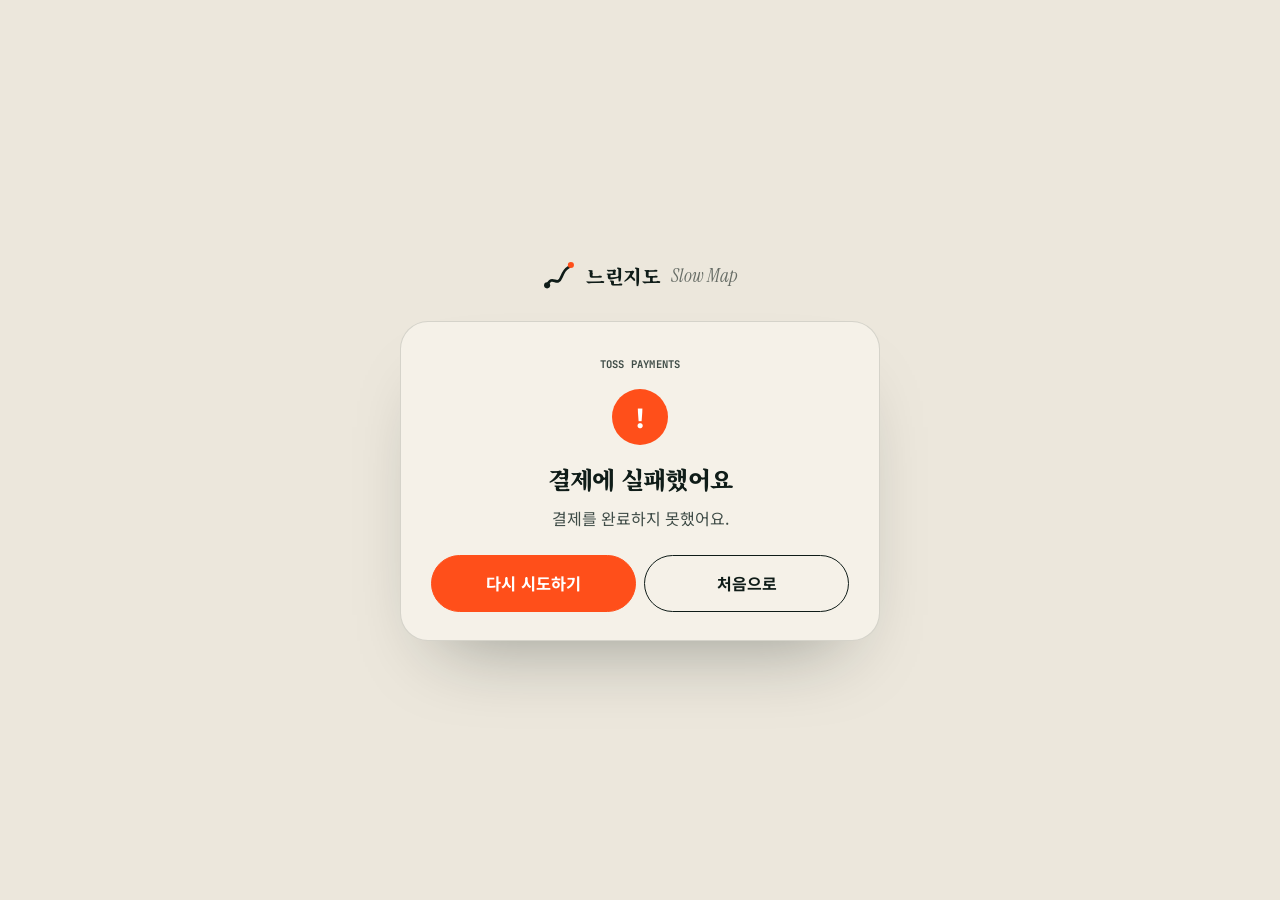
==== pay/fail.html @ 49394bb7 "느린지도(SLOW MAP) 여행 코스 사이트 첫 커밋 - 연령별(40세 이하~70세 이상)·무장애 여행 코스와 2D 내비게이션 시뮬레이터 - 이동 수단 선택(추천·자동차·대중교통·" ====
<!doctype html>
<html lang="ko">
<head>
  <meta charset="utf-8">
  <meta name="viewport" content="width=device-width, initial-scale=1">
  <title>결제 실패 — 느린지도</title>
  <meta name="robots" content="noindex">
  <link rel="preconnect" href="https://fonts.googleapis.com">
  <link rel="preconnect" href="https://fonts.gstatic.com" crossorigin>
  <link href="https://fonts.googleapis.com/css2?family=Instrument+Serif:ital@0;1&family=JetBrains+Mono:wght@400;700&family=Noto+Sans+KR:wght@400;500;700;900&family=Noto+Serif+KR:wght@700;900&display=swap" rel="stylesheet">
  <link rel="stylesheet" href="../css/style.css">
</head>
<body class="payres-page" data-page="fail">
  <main class="payres" id="main">
    <a class="brand" href="../index.html" aria-label="느린지도 처음으로">
      <svg viewBox="0 0 40 40" aria-hidden="true"><path d="M6 31c6-14 12 3 17-10S31 12 34 7" fill="none" stroke="currentColor" stroke-width="3.2" stroke-linecap="round"/><circle cx="6" cy="31" r="3.6" fill="currentColor"/><circle cx="34" cy="7" r="3.6" fill="var(--signal)"/></svg>
      <span class="brand__ko">느린지도</span><span class="brand__en">Slow Map</span>
    </a>
    <section class="payres__card" id="payState" aria-live="polite"></section>
  </main>
  <script src="../js/pay.js"></script>
</body>
</html>
---- css/style.css ----
/* ─────────────────────────────────────────
   느린지도 SLOW MAP — 디자인 시스템
   ───────────────────────────────────────── */
:root {
  --paper: #ece7dc;
  --paper-2: #f5f1e8;
  --paper-3: #e2dbcb;
  --ink: #0f1c18;
  --ink-2: #3f4c47;
  --ink-3: #7a847f;
  --line: rgba(15, 28, 24, .14);
  --signal: #ff4f1a;
  --moss: #2e5e4e;
  --sky: #3d6bf2;
  --sun: #f6c343;
  --dark: #0f1c18;
  --dark-2: #17271f;
  --dark-line: rgba(236, 231, 220, .12);

  --f-ko: 'Noto Sans KR', 'Apple SD Gothic Neo', 'Malgun Gothic', sans-serif;
  --f-serif: 'Noto Serif KR', 'Nanum Myeongjo', 'Batang', serif;
  --f-latin: 'Instrument Serif', 'Times New Roman', serif;
  --f-mono: 'JetBrains Mono', ui-monospace, Consolas, monospace;

  --gut: clamp(16px, 4vw, 64px);
  --ease: cubic-bezier(.2, .8, .2, 1);
  --ease-io: cubic-bezier(.76, 0, .24, 1);
  --r: 22px;
  color-scheme: light;
}

html { font-size: 100%; -webkit-text-size-adjust: 100%; }
html.big-text { font-size: 115%; }
*, *::before, *::after { box-sizing: border-box; }
body {
  margin: 0; background: var(--paper); color: var(--ink);
  font-family: var(--f-ko); font-size: 1rem; line-height: 1.65; word-break: keep-all;
  -webkit-font-smoothing: antialiased; text-rendering: optimizeLegibility; overflow-x: clip;
}
body.is-loading { overflow: hidden; }
img, svg, canvas { display: block; }
[hidden] { display: none !important; }
a { color: inherit; text-decoration: none; }
button, select, input { font: inherit; color: inherit; }
button { cursor: pointer; }
h1, h2, h3, h4, p { margin: 0; }
::selection { background: var(--signal); color: #fff; }
:focus-visible { outline: 2px solid var(--signal); outline-offset: 3px; border-radius: 6px; }
.mono { font-family: var(--f-mono); letter-spacing: .02em; }
.sr { position: absolute; width: 1px; height: 1px; overflow: hidden; clip: rect(0 0 0 0); white-space: nowrap; }
.skip { position: fixed; left: 16px; top: -80px; z-index: 10001; padding: 10px 16px; border-radius: 10px; background: var(--ink); color: var(--paper); }
.skip:focus { top: 12px; }
.eyebrow { font-size: .78rem; font-weight: 500; text-transform: uppercase; color: var(--ink-3); margin-bottom: 22px; }
em { font-style: normal; }

/* ── 프리로더 ── */
.loader {
  position: fixed; inset: 0; z-index: 10000; background: var(--ink); color: var(--paper);
  display: grid; grid-template-rows: auto 1fr auto auto; padding: var(--gut);
  clip-path: inset(0 0 0 0); transition: clip-path 1.1s var(--ease-io) .15s;
}
.is-ready .loader { clip-path: inset(0 0 100% 0); pointer-events: none; }
.loader__top { display: flex; justify-content: space-between; font-size: .75rem; color: rgba(236, 231, 220, .55); }
.loader__route { width: min(640px, 80vw); height: auto; align-self: center; justify-self: center; overflow: visible; }
.loader__route path { fill: none; stroke: var(--signal); stroke-width: 3; stroke-linecap: round; stroke-dasharray: 1; stroke-dashoffset: calc(1 - var(--p, 0)); vector-effect: non-scaling-stroke; }
.loader__count { font-family: var(--f-latin); font-size: clamp(4rem, 12vw, 10rem); line-height: .8; letter-spacing: -.04em; }
.loader__count i { font-size: .3em; font-style: italic; color: var(--signal); margin-left: .1em; }
.loader__msg { margin-top: 18px; font-family: var(--f-serif); font-size: 1.05rem; color: rgba(236, 231, 220, .7); }

/* ── 커서 · 질감 · 진행바 ── */
.cursor { position: fixed; left: 0; top: 0; z-index: 9999; pointer-events: none; }
.cursor__dot { position: absolute; width: 6px; height: 6px; margin: -3px 0 0 -3px; border-radius: 50%; background: var(--signal); }
.cursor__ring {
  position: absolute; width: 38px; height: 38px; margin: -19px 0 0 -19px; border-radius: 50%;
  border: 1px solid rgba(15, 28, 24, .45); display: grid; place-items: center;
  transition: width .35s var(--ease), height .35s var(--ease), margin .35s var(--ease), background .3s, border-color .3s;
}
.cursor__ring span { font-family: var(--f-mono); font-size: 10.5px; font-weight: 700; letter-spacing: .08em; color: var(--paper); opacity: 0; transition: opacity .2s; }
.cursor.is-hover .cursor__ring { width: 64px; height: 64px; margin: -32px 0 0 -32px; border-color: var(--signal); }
.cursor.is-label .cursor__ring { width: 88px; height: 88px; margin: -44px 0 0 -44px; background: var(--signal); border-color: var(--signal); }
.cursor.is-label .cursor__ring span { opacity: 1; }
.cursor.is-label .cursor__dot { opacity: 0; }
.cursor.is-dark .cursor__ring { border-color: rgba(236, 231, 220, .5); }
.cursor.is-hidden { opacity: 0; }
@media (hover: none), (pointer: coarse) { .cursor { display: none; } }
@media (hover: hover) and (pointer: fine) { body.has-cursor, body.has-cursor a, body.has-cursor button { cursor: none; } }

.grain {
  position: fixed; inset: -50%; z-index: 9000; pointer-events: none; opacity: .09;
  background-image: url("data:image/svg+xml,%3Csvg xmlns='http://www.w3.org/2000/svg' width='200' height='200'%3E%3Cfilter id='n'%3E%3CfeTurbulence type='fractalNoise' baseFrequency='.9' numOctaves='3' stitchTiles='stitch'/%3E%3C/filter%3E%3Crect width='100%25' height='100%25' filter='url(%23n)'/%3E%3C/svg%3E");
  animation: grain 1s steps(6) infinite;
}
@keyframes grain { 0%, 100% { transform: translate(0, 0); } 20% { transform: translate(-4%, 3%); } 40% { transform: translate(3%, -5%); } 60% { transform: translate(-6%, -2%); } 80% { transform: translate(5%, 4%); } }
.progress { position: fixed; left: 0; top: 0; z-index: 60; width: 100%; height: 2px; background: var(--signal); transform-origin: 0 50%; transform: scaleX(0); }

/* ── 내비게이션 바 ── */
.nav {
  position: fixed; inset: 0 0 auto; z-index: 50; display: flex; align-items: center; gap: 24px;
  padding: 16px var(--gut); transition: transform .6s var(--ease), background .4s, border-color .4s;
  border-bottom: 1px solid transparent;
}
.nav.is-solid { background: rgba(236, 231, 220, .82); backdrop-filter: blur(14px) saturate(1.2); -webkit-backdrop-filter: blur(14px); border-color: var(--line); }
.nav.is-hidden { transform: translateY(-110%); }
.nav.is-dark { color: var(--paper); }
.nav.is-dark.is-solid { background: rgba(15, 28, 24, .82); border-color: var(--dark-line); }
.brand { display: flex; align-items: center; gap: 10px; }
.brand svg { width: 34px; height: 34px; }
.brand__ko { font-family: var(--f-serif); font-weight: 900; font-size: 1.2rem; letter-spacing: -.02em; }
.brand__en { font-family: var(--f-latin); font-style: italic; font-size: 1.2rem; opacity: .6; }
.nav__links { display: flex; gap: 4px; margin-left: auto; }
.nav__links a { position: relative; display: flex; align-items: baseline; gap: 6px; padding: 8px 14px; font-size: .92rem; font-weight: 500; }
.nav__links a i { font-style: normal; font-size: .68rem; opacity: .5; }
.nav__links a::after { content: ''; position: absolute; left: 14px; right: 14px; bottom: 4px; height: 1.5px; background: currentColor; transform: scaleX(0); transform-origin: right; transition: transform .5s var(--ease); }
.nav__links a:hover::after, .nav__links a.is-active::after { transform: scaleX(1); transform-origin: left; }
.nav__links a small { display: none; }
.nav__links a.is-active { font-weight: 700; }
.nav__links a.is-active i { color: var(--signal); opacity: 1; }
.mnav a.is-active { color: var(--signal); }
.nav__right { display: flex; align-items: center; gap: 10px; }
.textsize { height: 40px; padding: 0 14px; border-radius: 999px; border: 1px solid currentColor; background: transparent; font-weight: 700; font-family: var(--f-serif); }
.textsize sup { font-size: .7em; }
.textsize[aria-pressed="true"] { background: var(--ink); color: var(--paper); border-color: var(--ink); }
.nav.is-dark .textsize[aria-pressed="true"] { background: var(--paper); color: var(--ink); }
.nav__cta { display: inline-flex; align-items: center; gap: 10px; height: 40px; padding: 0 8px 0 18px; border-radius: 999px; background: var(--ink); color: var(--paper); font-size: .9rem; font-weight: 700; }
.nav.is-dark .nav__cta { background: var(--signal); }
.nav__cta svg { width: 26px; height: 26px; padding: 5px; border-radius: 50%; background: var(--signal); fill: none; stroke: #fff; stroke-width: 2.4; stroke-linecap: round; stroke-linejoin: round; transition: transform .4s var(--ease); }
.nav.is-dark .nav__cta svg { background: var(--ink); }
.nav__cta:hover svg { transform: rotate(-45deg); }
.burger { display: none; width: 44px; height: 44px; border-radius: 50%; border: 1px solid currentColor; background: transparent; position: relative; }
.burger span:not(.sr) { position: absolute; left: 13px; right: 13px; height: 1.5px; background: currentColor; transition: transform .4s var(--ease); }
.burger span:nth-child(1) { top: 18px; } .burger span:nth-child(2) { top: 25px; }
.burger[aria-expanded="true"] span:nth-child(1) { transform: translateY(3.5px) rotate(45deg); }
.burger[aria-expanded="true"] span:nth-child(2) { transform: translateY(-3.5px) rotate(-45deg); }
.mnav { position: fixed; inset: 0; z-index: 49; background: var(--ink); color: var(--paper); display: flex; flex-direction: column; justify-content: center; gap: 8px; padding: var(--gut); }
.mnav a { font-family: var(--f-serif); font-weight: 900; font-size: 1.7rem; display: flex; gap: 14px; align-items: baseline; padding: 6px 0; border-bottom: 1px solid var(--dark-line); }
.mnav a i { font-style: normal; font-size: .8rem; color: var(--signal); }
body.menu-open { overflow: hidden; }
body.menu-open .nav { color: var(--paper); }

/* ── 히어로 ── */
.hero {
  position: relative; min-height: 100svh; padding: 96px var(--gut) clamp(24px, 4vh, 48px);
  display: grid; grid-template-rows: auto 1fr auto; overflow: hidden; isolation: isolate;
}
.hero__topo { position: absolute; inset: 0; width: 100%; height: 100%; z-index: -1; }
.hero__meta { display: flex; justify-content: space-between; gap: 16px; font-size: .72rem; color: var(--ink-3); padding-top: 8px; border-top: 1px solid var(--line); }
.hero__title {
  align-self: center; margin: 4vh 0; font-family: var(--f-serif); font-weight: 900;
  font-size: clamp(2.1rem, 5.2vw, 5.8rem); line-height: 1.08; letter-spacing: -.04em; will-change: transform;
}
.hero__title em { color: var(--signal); position: relative; }
.hero__title em::after {
  content: ''; position: absolute; left: 0; right: 0; bottom: .02em; height: .09em; background: var(--signal); border-radius: 99px;
  transform: scaleX(0); transform-origin: left; transition: transform 1.2s var(--ease) 1.5s;
}
.is-ready .hero__title em::after { transform: scaleX(1); }
.line { display: block; overflow: hidden; padding: 0 .04em .08em; margin-bottom: -.08em; }
.line__in { display: inline-block; transform: translateY(115%) rotate(3deg); transform-origin: left bottom; transition: transform 1.4s var(--ease); }
.line:nth-child(2) .line__in { transition-delay: .1s; }
.line:nth-child(3) .line__in { transition-delay: .2s; }
.is-ready .line__in { transform: none; }

.badge { position: absolute; right: var(--gut); top: 50%; width: clamp(112px, 11vw, 168px); aspect-ratio: 1; display: grid; place-items: center; transform: translateY(-50%); }
.badge > svg:first-child { position: absolute; inset: 0; width: 100%; height: 100%; animation: spin 22s linear infinite; }
.badge text { font-family: var(--f-mono); font-size: 13.4px; letter-spacing: .14em; fill: var(--ink); }
.badge__arrow { width: 38%; height: 38%; padding: 12%; border-radius: 50%; background: var(--signal); fill: none; stroke: #fff; stroke-width: 2.2; stroke-linecap: round; stroke-linejoin: round; transition: transform .5s var(--ease); }
.badge:hover .badge__arrow { transform: scale(1.12); }
@keyframes spin { to { transform: rotate(360deg); } }

.hero__foot { display: grid; grid-template-columns: minmax(0, 1.1fr) auto auto; gap: clamp(20px, 4vw, 64px); align-items: end; padding-top: 22px; border-top: 1px solid var(--line); }
.hero__foot > * { opacity: 0; transform: translateY(20px); transition: opacity 1s var(--ease) 1s, transform 1s var(--ease) 1s; }
.is-ready .hero__foot > * { opacity: 1; transform: none; }
.hero__lead { max-width: 30em; font-size: 1.04rem; color: var(--ink-2); }
.hero__lead b { color: var(--ink); }
.hero__ages p { font-size: .7rem; color: var(--ink-3); margin-bottom: 10px; }
.hero__chips { display: flex; gap: 8px; }
.hero__chips button {
  width: 62px; height: 62px; border-radius: 50%; border: 1px solid var(--ink); background: transparent;
  font-family: var(--f-latin); font-size: 1.45rem; line-height: 1; transition: background .3s, color .3s, transform .4s var(--ease);
}
.hero__chips button:hover { background: var(--ink); color: var(--paper); transform: translateY(-4px); }
.hero__access {
  display: inline-flex; align-items: center; gap: 14px; padding: 14px 22px 14px 14px; border-radius: 999px;
  background: var(--sky); color: #fff; font-weight: 700; font-size: .92rem; line-height: 1.35;
}
.hero__access svg { width: 44px; height: 44px; padding: 9px; border-radius: 50%; background: rgba(255, 255, 255, .18); fill: currentColor; }

/* ── 선언문 ── */
.manifesto { padding: clamp(96px, 18vh, 200px) var(--gut) clamp(80px, 14vh, 160px); max-width: 1440px; margin: 0 auto; }
.manifesto__text { font-family: var(--f-serif); font-weight: 700; font-size: clamp(1.25rem, 2.4vw, 2.4rem); line-height: 1.45; letter-spacing: -.025em; max-width: 28em; }
.manifesto__text .w { color: rgba(15, 28, 24, .13); transition: color .5s; }
.manifesto__text .w.on { color: var(--ink); }
.stats { display: grid; grid-template-columns: repeat(4, 1fr); margin: clamp(64px, 10vh, 120px) 0 0; border-top: 1px solid var(--ink); }
.stats div { padding: 18px 20px 0 0; border-right: 1px solid var(--line); }
.stats div + div { padding-left: 20px; }
.stats div:last-child { border-right: 0; }
.stats dt { font-size: .82rem; color: var(--ink-3); }
.stats dd { margin: 0; font-family: var(--f-latin); font-size: clamp(2.6rem, 5vw, 4.6rem); line-height: 1; letter-spacing: -.03em; }

/* ── 연령별 (세로 배치) ── */
.ages { position: relative; background: var(--paper); }
.ages__pin { padding: clamp(56px, 9vh, 96px) var(--gut) clamp(40px, 6vh, 72px); }
.ages__track { display: flex; flex-direction: column; max-width: 1440px; margin: 0 auto; }
.ages__intro { padding-bottom: 28px; max-width: 760px; }
.ages__intro h2 { font-family: var(--f-serif); font-weight: 900; font-size: clamp(1.9rem, 3.4vw, 3.4rem); line-height: 1.12; letter-spacing: -.045em; }
.ages__intro h2 em, .section-head h2 em, .footer__cta em { color: var(--signal); }
.ages__intro > p:not(.eyebrow) { margin-top: 20px; color: var(--ink-2); max-width: 30em; }
.ages__hint { display: flex; align-items: center; gap: 12px; font-size: .72rem; color: var(--ink-3); margin-top: 32px !important; }
.ages__hint i { width: 1px; height: 40px; background: var(--ink-3); position: relative; overflow: hidden; }
.ages__hint i::after { content: ''; position: absolute; inset: 0; background: var(--signal); animation: hint 2s var(--ease-io) infinite; }
@keyframes hint { from { transform: translateY(-100%); } to { transform: translateY(100%); } }

/* 연령 바로가기: 스크롤해도 상단 메뉴 아래에 붙어 있다 */
.ages__jump {
  position: sticky; top: 72px; z-index: 5; margin: 0 0 8px; padding: 10px 0;
  background: rgba(236, 231, 220, .92); backdrop-filter: blur(10px); -webkit-backdrop-filter: blur(10px);
}
.ages__dots { list-style: none; margin: 0; padding: 0; display: flex; gap: 6px; font-size: .74rem; }
.ages__dots li { flex: 1; }
.ages__dots a { display: block; padding: 10px 4px 0; border-top: 2px solid var(--line); color: var(--ink-3); transition: color .3s, border-color .3s; }
.ages__dots a:hover { color: var(--ink); }
.ages__dots li.is-on a { color: var(--ink); border-color: var(--signal); font-weight: 700; }

.age {
  position: relative; scroll-margin-top: 140px;
  display: grid; grid-template-columns: minmax(260px, .8fr) 1.7fr; gap: 3vw; padding: clamp(48px, 7vh, 72px) 0; border-top: 1px solid var(--line);
}
.age__num {
  position: absolute; right: 0; top: 18px; z-index: 0; pointer-events: none;
  font-family: var(--f-latin); font-style: italic; font-size: clamp(7rem, 13vw, 12rem); line-height: .8; letter-spacing: -.06em;
  color: transparent; -webkit-text-stroke: 1.2px rgba(15, 28, 24, .16); transition: -webkit-text-stroke-color .8s, color .8s;
}
.age.is-active .age__num { -webkit-text-stroke-color: var(--signal); }
.age__info { position: relative; z-index: 1; display: flex; flex-direction: column; }
.age__range { font-size: .74rem; color: var(--signal); margin-bottom: 16px; display: flex; gap: 10px; align-items: center; }
.age__range::before { content: ''; width: 24px; height: 1px; background: currentColor; }
.age__info h3 { font-family: var(--f-serif); font-weight: 900; font-size: clamp(1.25rem, 1.7vw, 1.7rem); line-height: 1.22; letter-spacing: -.035em; }
.age__lead { margin-top: 16px; color: var(--ink-2); font-size: .96rem; }
.age__tips { list-style: none; margin: 22px 0 0; padding: 0; display: grid; gap: 0; border-top: 1px solid var(--line); }
.age__tips li { display: grid; grid-template-columns: 28px 1fr; padding: 10px 0; border-bottom: 1px solid var(--line); font-size: .88rem; }
.age__tips li span { font-family: var(--f-mono); font-size: .7rem; color: var(--ink-3); padding-top: 3px; }
.age__cards { position: relative; z-index: 1; display: grid; grid-template-columns: 1fr 1fr; gap: 18px; align-content: start; }

/* ── 코스 카드 ── */
.card {
  position: relative; display: flex; flex-direction: column; overflow: hidden; border-radius: var(--r);
  background: var(--paper-2); border: 1px solid var(--line); transition: transform .6s var(--ease), box-shadow .6s var(--ease);
}
.card:hover { transform: translateY(-6px); box-shadow: 0 30px 60px -30px rgba(15, 28, 24, .35); }
.card__map { position: relative; height: clamp(120px, 19vh, 176px); background: var(--paper-3); overflow: hidden; }
.card__map canvas { width: 100%; height: 100%; transition: transform 1.2s var(--ease); }
.card:hover .card__map canvas { transform: scale(1.06); }
.card__days, .card__via { position: absolute; top: 12px; padding: 5px 10px; border-radius: 999px; font-size: .68rem; font-weight: 700; }
.card__days { left: 12px; background: var(--ink); color: var(--paper); }
.card__via { right: 12px; background: rgba(245, 241, 232, .9); color: var(--ink); }
.card__body { display: flex; flex-direction: column; flex: 1; padding: 18px 20px 20px; }
.card__region { display: flex; justify-content: space-between; align-items: center; gap: 8px; font-size: .7rem; color: var(--ink-3); }
.card__walk { display: inline-flex; gap: 3px; align-items: center; }
.card__walk i { width: 6px; height: 6px; border-radius: 50%; background: var(--line); }
.card__walk i.on { background: var(--signal); }
.card h4 { margin: 8px 0 8px; font-family: var(--f-serif); font-weight: 900; font-size: 1.22rem; line-height: 1.3; letter-spacing: -.03em; }
.card__sum { font-size: .88rem; color: var(--ink-2); display: -webkit-box; -webkit-line-clamp: 2; -webkit-box-orient: vertical; overflow: hidden; }
.card__route { list-style: none; margin: 14px 0 16px; padding: 0; display: flex; flex-wrap: wrap; gap: 5px; }
.card__route li { display: inline-flex; align-items: center; gap: 5px; padding: 3px 9px 3px 3px; border-radius: 999px; border: 1px solid var(--line); font-size: .76rem; white-space: nowrap; }
.card__route li i { width: 17px; height: 17px; border-radius: 50%; display: grid; place-items: center; background: var(--ink); color: var(--paper); font-style: normal; font-family: var(--f-mono); font-size: .6rem; }
.card__go {
  margin-top: auto; display: flex; align-items: center; justify-content: space-between; gap: 8px;
  padding: 7px 7px 7px 18px; border: 0; border-radius: 999px; background: var(--ink); color: var(--paper); font-weight: 700; font-size: .9rem;
  position: relative; overflow: hidden; isolation: isolate;
}
.card__go::before { content: ''; position: absolute; inset: 0; z-index: -1; background: var(--signal); transform: translateY(101%); transition: transform .5s var(--ease); }
.card__go:hover::before { transform: none; }
.card__go svg { width: 34px; height: 34px; padding: 9px; border-radius: 50%; background: var(--signal); fill: none; stroke: #fff; stroke-width: 2.4; stroke-linecap: round; stroke-linejoin: round; transition: background .4s, transform .5s var(--ease); }
.card__go:hover svg { background: var(--ink); transform: rotate(-45deg); }

/* ── 마키 ── */
.marquee { overflow: hidden; padding: clamp(12px, 1.6vw, 22px) 0; border-block: 1px solid var(--ink); background: var(--paper); }
.marquee__row { display: flex; width: max-content; will-change: transform; }
.marquee__row span { font-family: var(--f-serif); font-weight: 900; font-size: clamp(1.5rem, 3.6vw, 3.4rem); line-height: 1.1; letter-spacing: -.04em; white-space: nowrap; }
.marquee__row em { font-family: var(--f-latin); font-style: italic; font-weight: 400; color: var(--signal); letter-spacing: -.02em; }

/* ── 섹션 공통 ── */
.section-head { display: grid; grid-template-columns: 1fr minmax(260px, 30em); gap: 16px 6vw; align-items: end; margin-bottom: clamp(40px, 7vh, 80px); }
.section-head .eyebrow { grid-column: 1 / -1; margin-bottom: 0; }
.section-head h2 { font-family: var(--f-serif); font-weight: 900; font-size: clamp(1.9rem, 3.6vw, 3.6rem); line-height: 1.12; letter-spacing: -.045em; }
.section-head > p:last-child { color: var(--ink-2); font-size: 1.02rem; }
.reveal { opacity: 0; transform: translateY(36px); transition: opacity 1.1s var(--ease), transform 1.1s var(--ease); }
.reveal.is-in { opacity: 1; transform: none; }

/* ── 무장애 (다크) ── */
.access {
  margin: clamp(12px, 1.4vw, 20px); border-radius: clamp(24px, 3vw, 44px); background: var(--dark); color: var(--paper);
  padding: clamp(80px, 13vh, 150px) var(--gut) clamp(64px, 10vh, 110px);
}
.access .eyebrow { color: rgba(236, 231, 220, .5); }
.access .section-head > p:last-child { color: rgba(236, 231, 220, .72); }
.needs { display: grid; grid-template-columns: repeat(3, 1fr); border-top: 1px solid var(--dark-line); margin-bottom: clamp(48px, 8vh, 88px); }
.need { position: relative; padding: 30px 28px 34px 0; border-right: 1px solid var(--dark-line); transition: background .5s; }
.need + .need { padding-left: 28px; }
.need:last-child { border-right: 0; }
.need__top { display: flex; justify-content: space-between; align-items: flex-start; margin-bottom: 36px; }
.need__no { font-size: .74rem; color: var(--sun); }
.need__icon { width: 76px; height: 76px; fill: none; stroke: var(--paper); stroke-width: 1.4; stroke-linecap: round; stroke-linejoin: round; transition: transform .8s var(--ease), stroke .4s; }
.need:hover .need__icon { transform: rotate(-8deg) scale(1.08); stroke: var(--sun); }
.need h3 { font-family: var(--f-serif); font-weight: 900; font-size: clamp(1.2rem, 1.6vw, 1.5rem); letter-spacing: -.03em; margin-bottom: 16px; }
.need ul { list-style: none; margin: 0; padding: 0; display: grid; gap: 10px; color: rgba(236, 231, 220, .74); font-size: .93rem; }
.need li { padding-left: 18px; position: relative; }
.need li::before { content: ''; position: absolute; left: 0; top: .72em; width: 8px; height: 1px; background: var(--sun); }
.need__more {
  margin-top: 22px; padding: 10px 16px; border-radius: 999px; border: 1px solid var(--dark-line); background: transparent;
  color: var(--paper); font-weight: 700; font-size: .86rem; transition: background .3s, color .3s, border-color .3s;
}
.need__more:hover { background: var(--sun); border-color: var(--sun); color: var(--ink); }
.filter { display: flex; flex-wrap: wrap; gap: 8px; margin-bottom: 24px; }
.filter button {
  display: inline-flex; align-items: center; gap: 10px; padding: 11px 18px; border-radius: 999px;
  border: 1px solid var(--dark-line); background: transparent; color: var(--paper); font-weight: 700; font-size: .92rem;
  transition: background .3s, color .3s, border-color .3s;
}
.filter button span { display: inline-grid; place-items: center; min-width: 26px; height: 22px; padding: 0 6px; border-radius: 999px; background: var(--dark-line); font-size: .74rem; }
.filter button:hover { border-color: var(--paper); }
.filter button[aria-pressed="true"] { background: var(--paper); color: var(--ink); border-color: var(--paper); }
.filter button[aria-pressed="true"] span { background: var(--sky); color: #fff; }
.card--in { animation: cardIn .7s var(--ease) var(--d, 0s) both; }
@keyframes cardIn { from { opacity: 0; transform: translateY(24px); } }
.cards { display: grid; gap: 20px; }
.cards--3 { grid-template-columns: repeat(3, 1fr); }
.access .card { background: var(--dark-2); border-color: var(--dark-line); color: var(--paper); }
.access .card__map { background: #1d3028; }
.access .card__sum { color: rgba(236, 231, 220, .7); }
.access .card__region { color: rgba(236, 231, 220, .5); }
.access .card__route li { border-color: var(--dark-line); }
.access .card__route li i { background: var(--sky); }
.access .card__walk i { background: var(--dark-line); }
.access .card__walk i.on { background: var(--sky); }
.access .card__days { background: var(--sky); color: #fff; }
.access .card__go { background: var(--paper); color: var(--ink); }
.access .card__go svg { background: var(--sky); }
.access .card__go::before { background: var(--sun); }
.access .card__go:hover svg { background: var(--ink); }
.note { margin-top: 32px; font-size: .86rem; color: rgba(236, 231, 220, .5); }

/* ── 시뮬레이터 ── */
.simsec { padding: clamp(96px, 15vh, 180px) var(--gut) clamp(80px, 12vh, 140px); }
.sim { display: grid; grid-template-columns: minmax(0, 1fr) 372px; gap: 18px; align-items: start; }
.sim__map {
  position: sticky; top: 84px; height: clamp(540px, calc(100vh - 104px), 900px); border-radius: 28px; overflow: hidden;
  background: #c9d6d3; isolation: isolate; box-shadow: 0 40px 80px -50px rgba(15, 28, 24, .55);
}
.sim__map canvas#map { position: absolute; inset: 0; width: 100%; height: 100%; touch-action: none; cursor: grab; }
.sim__map canvas#map:active { cursor: grabbing; }

.hud-turn {
  position: absolute; left: 16px; top: 16px; right: 16px; max-width: 520px;
  display: grid; grid-template-columns: 64px 1fr; gap: 0 14px; align-items: center;
  padding: 14px 18px 14px 14px; border-radius: 22px; background: rgba(15, 28, 24, .95); color: var(--paper);
  box-shadow: 0 20px 40px -18px rgba(0, 0, 0, .55);
}
.hud-turn__icon { width: 64px; height: 64px; border-radius: 16px; background: var(--signal); color: #fff; display: grid; place-items: center; transition: background .3s; }
.hud-turn__icon svg { width: 40px; height: 40px; }
.hud-turn__body strong { display: block; font-family: var(--f-latin); font-weight: 400; font-size: 2.3rem; line-height: 1; letter-spacing: -.02em; }
.hud-turn__body span { display: block; margin-top: 3px; font-size: .98rem; color: rgba(236, 231, 220, .82); }
.hud-turn__next { grid-column: 1 / -1; margin-top: 12px; padding-top: 10px; border-top: 1px solid var(--dark-line); font-size: .82rem; color: rgba(236, 231, 220, .55); }
.hud-turn__next:empty { display: none; }
.hud-turn.is-rest .hud-turn__icon { background: var(--sky); }
.hud-turn.is-arrive .hud-turn__icon { background: var(--sun); color: var(--ink); }
.hud-mode { position: absolute; right: 16px; top: 16px; padding: 7px 12px; border-radius: 999px; background: var(--paper-2); font-size: .72rem; font-weight: 700; box-shadow: 0 8px 20px -10px rgba(0, 0, 0, .3); }

.map-ctrl { position: absolute; right: 16px; top: 60px; display: grid; gap: 6px; }
.map-ctrl button { min-width: 54px; height: 40px; padding: 0 10px; border: 0; border-radius: 12px; background: var(--paper-2); font-weight: 700; font-size: .84rem; box-shadow: 0 8px 20px -10px rgba(0, 0, 0, .3); transition: background .25s, color .25s; }
.map-ctrl button[aria-pressed="true"] { background: var(--ink); color: var(--paper); }
.map-ctrl button:hover { background: var(--ink); color: var(--paper); }

.minimap { position: absolute; right: 16px; bottom: 104px; width: 160px; height: 120px; border-radius: 16px; border: 3px solid var(--paper-2); box-shadow: 0 12px 26px -12px rgba(0, 0, 0, .4); background: #c9d6d3; transition: opacity .3s; }
.minimap.is-hidden { opacity: 0; }

.hud-bar {
  position: absolute; left: 16px; right: 16px; bottom: 16px;
  display: grid; grid-template-columns: auto 1fr 1fr 1fr; gap: 6px; padding: 8px; border-radius: 22px;
  background: rgba(245, 241, 232, .96); box-shadow: 0 16px 34px -14px rgba(0, 0, 0, .4);
}
.hud-bar > div { padding: 6px 12px; border-radius: 14px; }
.hud-bar small { display: block; font-family: var(--f-mono); font-size: .66rem; color: var(--ink-3); }
.hud-bar b { font-size: 1.04rem; white-space: nowrap; }
.hud-speed { display: flex; align-items: baseline; justify-content: center; gap: 4px; min-width: 120px; background: var(--ink); color: var(--paper); }
.hud-speed b { font-family: var(--f-latin); font-weight: 400; font-size: 2.3rem; line-height: 1; }
.hud-speed small { display: inline; color: rgba(236, 231, 220, .55); }

.arrive {
  position: absolute; left: 50%; top: 50%; translate: -50% -50%; width: min(420px, calc(100% - 32px));
  padding: 26px 28px; border-radius: 24px; background: var(--paper-2); box-shadow: 0 40px 80px -30px rgba(0, 0, 0, .6);
  animation: pop .5s var(--ease) both;
}
.arrive::before { content: ''; position: absolute; left: 28px; top: 0; width: 48px; height: 4px; border-radius: 0 0 4px 4px; background: var(--signal); }
@keyframes pop { from { opacity: 0; scale: .92; } }
.arrive__step { font-size: .7rem; font-weight: 700; color: var(--signal); }
.arrive h3 { font-family: var(--f-serif); font-weight: 900; font-size: 1.8rem; letter-spacing: -.03em; margin: 6px 0 8px; }
.arrive p { color: var(--ink-2); font-size: .94rem; }
.arrive ul { margin: 14px 0 0; padding: 12px 14px 12px 30px; border-radius: 14px; background: #e3e9fb; font-size: .86rem; color: #213d8f; }
.arrive ul:empty { display: none; }
.arrive__stay { margin-top: 14px !important; font-weight: 700; color: var(--ink) !important; }

.toast {
  position: absolute; left: 50%; bottom: 108px; translate: -50% 0; max-width: calc(100% - 220px);
  padding: 12px 18px; border-radius: 14px; background: var(--sky); color: #fff; font-size: .9rem; font-weight: 500;
  box-shadow: 0 14px 30px -12px rgba(0, 0, 0, .4); animation: rise .4s var(--ease) both;
}
@keyframes rise { from { opacity: 0; transform: translateY(10px); } }

.sim__side { display: flex; flex-direction: column; gap: 12px; min-width: 0; }
.field label { display: block; font-size: .68rem; font-weight: 700; color: var(--ink-3); margin-bottom: 6px; }
.field select {
  width: 100%; padding: 13px 40px 13px 16px; border-radius: 14px; border: 1px solid var(--line); background: var(--paper-2);
  font-weight: 500; appearance: none; transition: border-color .2s;
  background-image: linear-gradient(45deg, transparent 50%, var(--ink) 50%), linear-gradient(135deg, var(--ink) 50%, transparent 50%);
  background-position: calc(100% - 22px) 52%, calc(100% - 16px) 52%; background-size: 6px 6px; background-repeat: no-repeat;
}
.field select:hover { border-color: var(--ink); }
.field__lbl { display: block; font-size: .68rem; font-weight: 700; color: var(--ink-3); margin-bottom: 6px; }
.plans { display: grid; grid-template-columns: repeat(4, 1fr); gap: 6px; }
.plans button {
  position: relative; display: grid; justify-items: center; gap: 2px; padding: 10px 4px 9px; border-radius: 14px;
  border: 1px solid var(--line); background: var(--paper-2); transition: background .25s, color .25s, border-color .25s;
}
.plans button svg { width: 22px; height: 22px; margin-bottom: 2px; }
.plans button b { font-size: .84rem; }
.plans button small { font-size: .64rem; color: var(--ink-3); white-space: nowrap; }
.plans button em { position: absolute; top: -7px; right: -4px; padding: 1px 6px; border-radius: 999px; background: var(--sun); color: var(--ink); font-style: normal; font-size: .58rem; font-weight: 700; }
.plans button:hover { border-color: var(--ink); }
.plans button[aria-checked="true"] { background: var(--ink); border-color: var(--ink); color: var(--paper); }
.plans button[aria-checked="true"] small { color: rgba(236, 231, 220, .65); }
.plans button[aria-checked="true"] svg { color: var(--signal); }
.plans__note { margin-top: 8px !important; font-size: .78rem; color: var(--ink-2); line-height: 1.5; }
.stops li.is-minor { padding-bottom: 8px; font-size: .8rem; }
.stops li.is-minor i { width: 10px; height: 10px; left: 3px; top: 5px; border-width: 2px; }
.stops li.is-minor b { font-weight: 500; color: var(--ink-2); }
.controls { display: grid; grid-template-columns: 1fr auto; gap: 8px; }
.btn { padding: 14px 18px; border-radius: 999px; border: 1px solid var(--ink); background: transparent; font-weight: 700; transition: background .25s, color .25s; }
.btn:hover { background: var(--ink); color: var(--paper); }
.btn--play { background: var(--signal); border-color: var(--signal); color: #fff; font-size: 1.02rem; }
.btn--play:hover { background: var(--ink); border-color: var(--ink); }
.btn--play.is-playing { background: var(--ink); border-color: var(--ink); }
.speeds { display: grid; grid-template-columns: repeat(4, 1fr); padding: 4px; border-radius: 999px; background: var(--paper-3); gap: 4px; }
.speeds button { padding: 8px 0; border: 0; border-radius: 999px; background: transparent; font-family: var(--f-mono); font-weight: 700; font-size: .85rem; }
.speeds button.is-on { background: var(--ink); color: var(--paper); }
.check { display: flex; align-items: center; gap: 8px; font-size: .9rem; font-weight: 500; padding: 4px 2px; }
.check input { width: 18px; height: 18px; accent-color: var(--signal); }

.summary { display: grid; grid-template-columns: repeat(3, 1fr); margin: 0; border-block: 1px solid var(--ink); }
.summary div { padding: 10px 10px 12px 0; }
.summary div + div { padding-left: 10px; border-left: 1px solid var(--line); }
.summary dt { font-family: var(--f-mono); font-size: .64rem; color: var(--ink-3); }
.summary dd { margin: 2px 0 0; font-weight: 700; font-size: .98rem; }

.panel { padding: 18px; border-radius: 20px; background: var(--paper-2); border: 1px solid var(--line); }
.panel h4 { font-size: .7rem; margin-bottom: 14px; color: var(--ink-3); font-weight: 700; }
.panel h4 small { font-family: var(--f-ko); font-weight: 400; font-size: .7rem; margin-left: 4px; }
.stops { list-style: none; margin: 0; padding: 0; }
.stops li { position: relative; padding: 0 0 13px 30px; font-size: .9rem; }
.stops li::before { content: ''; position: absolute; left: 7px; top: 9px; bottom: -9px; width: 2px; background: var(--line); }
.stops li:last-child::before { display: none; }
.stops li i { position: absolute; left: 0; top: 3px; width: 16px; height: 16px; border-radius: 50%; border: 2px solid var(--ink-3); background: var(--paper-2); }
.stops li small { display: block; color: var(--ink-3); font-size: .76rem; }
.stops li.is-done i { background: var(--ink); border-color: var(--ink); }
.stops li.is-done::before { background: var(--ink); }
.stops li.is-now i { border-color: var(--signal); background: var(--signal); box-shadow: 0 0 0 5px rgba(255, 79, 26, .2); }
.stops li.is-now b { color: var(--signal); }
.stops li.is-hub b { font-weight: 500; }

.panel--steps { display: flex; flex-direction: column; }
.steps { list-style: none; margin: 0; padding: 0; overflow-y: auto; max-height: 320px; scroll-behavior: smooth; scrollbar-width: thin; }
.steps li { display: grid; grid-template-columns: 30px 1fr auto; gap: 10px; align-items: center; padding: 8px; border-radius: 12px; font-size: .86rem; cursor: pointer; transition: background .2s; }
.steps li:hover { background: var(--paper-3); }
.steps li svg { width: 28px; height: 28px; padding: 5px; border-radius: 9px; background: var(--paper-3); }
.steps li em { color: var(--ink-3); font-family: var(--f-mono); font-size: .68rem; white-space: nowrap; }
.steps li.is-done { opacity: .4; }
.steps li.is-now { background: var(--ink); color: var(--paper); }
.steps li.is-now svg { background: var(--signal); color: #fff; }
.steps li.is-now em { color: rgba(236, 231, 220, .55); }
.steps li.is-leg { display: block; cursor: default; padding: 12px 8px 4px; font-family: var(--f-mono); font-size: .66rem; font-weight: 700; color: var(--ink-3); }
.steps li.is-leg:hover { background: none; }

/* ── 계정 (내비) ── */
.nav__login { height: 40px; padding: 0 18px; border-radius: 999px; border: 1px solid currentColor; background: transparent; font-weight: 700; font-size: .88rem; transition: background .25s, color .25s; }
.nav__login:hover { background: var(--ink); color: var(--paper); border-color: var(--ink); }
.nav.is-dark .nav__login:hover { background: var(--paper); color: var(--ink); }
.umenu { position: relative; }
.umenu__btn { display: flex; align-items: center; gap: 8px; height: 40px; padding: 0 14px 0 4px; border-radius: 999px; border: 1px solid currentColor; background: transparent; font-weight: 700; font-size: .88rem; }
.ava { display: inline-grid; place-items: center; flex: none; width: 32px; height: 32px; border-radius: 50%; background: var(--signal); color: #fff; font-family: var(--f-serif); font-weight: 900; font-size: .9rem; }
.umenu__list {
  position: absolute; right: 0; top: calc(100% + 8px); min-width: 200px; padding: 8px; border-radius: 18px;
  background: var(--paper-2); color: var(--ink); border: 1px solid var(--line); box-shadow: 0 24px 50px -20px rgba(15, 28, 24, .45);
  display: grid; animation: rise .3s var(--ease) both;
}
.umenu__meta { padding: 8px 12px 10px; font-size: .68rem; color: var(--ink-3); border-bottom: 1px solid var(--line); margin-bottom: 4px !important; }
.umenu__list button { text-align: left; padding: 10px 12px; border: 0; border-radius: 10px; background: transparent; font-weight: 500; font-size: .9rem; }
.umenu__list button:hover, .umenu__list button:focus-visible { background: var(--paper-3); }
.mnav__auth { display: flex; flex-wrap: wrap; gap: 8px; align-items: center; margin-top: 24px; }
.mnav__auth p { width: 100%; font-size: .8rem; color: rgba(236, 231, 220, .6); }
.mnav__auth button { padding: 12px 20px; border-radius: 999px; border: 1px solid var(--dark-line); background: transparent; color: var(--paper); font-weight: 700; }
.mnav__auth button:first-of-type { background: var(--signal); border-color: var(--signal); }

/* 코스 카드 평점 */
.card__rating {
  position: absolute; left: 12px; bottom: 12px; display: inline-flex; align-items: center; gap: 4px;
  padding: 5px 10px; border: 0; border-radius: 999px; background: rgba(245, 241, 232, .94); color: var(--ink); font-weight: 700; font-size: .76rem;
}
.card__rating span { color: var(--signal); }
.card__rating small { font-weight: 500; color: var(--ink-3); font-size: .7rem; }
.card__rating:hover { background: var(--ink); color: var(--paper); }

/* ── 여행 리뷰 ── */
.reviews { padding: clamp(80px, 12vh, 140px) var(--gut) clamp(80px, 12vh, 140px); border-top: 1px solid var(--line); }
.rv { display: grid; grid-template-columns: 320px minmax(0, 1fr); gap: clamp(20px, 3vw, 48px); align-items: start; }
.rv__summary { position: sticky; top: 96px; padding: 26px; border-radius: var(--r); background: var(--ink); color: var(--paper); }
.rv__scope { font-size: .7rem; color: rgba(236, 231, 220, .55); }
.rv__avg { display: flex; align-items: baseline; gap: 8px; margin-top: 6px !important; }
.rv__avg b { font-family: var(--f-latin); font-weight: 400; font-size: 4.2rem; line-height: 1; }
.rv__avg span { color: rgba(236, 231, 220, .5); }
.rv__stars { color: var(--signal); font-size: 1.3rem; letter-spacing: .1em; }
.rv__count { font-size: .74rem; color: rgba(236, 231, 220, .55); margin-top: 2px !important; }
.rv__dist { list-style: none; margin: 18px 0 0; padding: 16px 0 0; border-top: 1px solid var(--dark-line); display: grid; gap: 6px; }
.rv__dist li { display: grid; grid-template-columns: 30px 1fr 24px; gap: 10px; align-items: center; font-size: .72rem; color: rgba(236, 231, 220, .7); }
.rv__dist i { height: 6px; border-radius: 3px; background: var(--dark-line); overflow: hidden; }
.rv__dist b { display: block; height: 100%; background: var(--sun); border-radius: 3px; transition: width .6s var(--ease); }
.rv__dist li span:last-child { text-align: right; }
.rv__tagsum { list-style: none; margin: 16px 0 0; padding: 0; display: flex; flex-wrap: wrap; gap: 6px; }
.rv__tagsum li { padding: 4px 10px; border-radius: 999px; background: rgba(61, 107, 242, .22); font-size: .74rem; }
.rv__tagsum li.is-bad { background: rgba(255, 79, 26, .2); }
.rv__tagsum b { font-weight: 500; opacity: .7; margin-left: 2px; }
.rv__write { width: 100%; margin-top: 22px; }
.rv__hint { margin-top: 10px !important; font-size: .8rem; color: rgba(236, 231, 220, .6); text-align: center; }
.rv__bar { display: flex; flex-wrap: wrap; align-items: end; gap: 12px; margin-bottom: 18px; }
.rv__bar .field:first-child { flex: 1 1 280px; }
.rv__bar .field:nth-child(2) { flex: 0 0 180px; }
.rv__mine { padding-bottom: 12px; }
.rv__list { list-style: none; margin: 0; padding: 0; display: grid; gap: 14px; }
.rv__empty { padding: 48px 24px; border-radius: var(--r); border: 1px dashed var(--ink-3); text-align: center; color: var(--ink-2); }
.rv__empty .btn { margin-top: 14px; }
.rv__more { display: block; margin: 20px auto 0; }

.rvi { padding: 22px 24px; border-radius: var(--r); background: var(--paper-2); border: 1px solid var(--line); animation: cardIn .5s var(--ease) both; }
.rvi--sample { border-style: dashed; background: transparent; }
.rvi__head { display: grid; grid-template-columns: auto 1fr auto; gap: 12px; align-items: center; }
.rvi__head .ava { width: 40px; height: 40px; font-size: 1rem; background: var(--ink); }
.rvi--sample .rvi__head .ava { background: var(--ink-3); }
.rvi__who p { display: flex; flex-wrap: wrap; align-items: center; gap: 6px; }
.rvi__who small { font-size: .68rem; color: var(--ink-3); }
.rvi__stars { color: var(--signal); font-size: 1.05rem; letter-spacing: .08em; white-space: nowrap; }
.pill { display: inline-block; padding: 2px 8px; border-radius: 999px; background: var(--paper-3); font-size: .7rem; font-weight: 500; }
.pill--blue { background: #e3e9fb; color: #213d8f; }
.pill--sample { background: var(--sun); color: var(--ink); font-weight: 700; }
.pill--mine { background: var(--ink); color: var(--paper); }
.rvi__course {
  display: inline-flex; gap: 6px; margin-top: 14px; padding: 6px 12px; border-radius: 999px; border: 1px solid var(--line);
  background: transparent; font-weight: 700; font-size: .82rem; transition: background .25s, color .25s;
}
.rvi__course:hover { background: var(--ink); color: var(--paper); }
.rvi__tags { list-style: none; margin: 12px 0 0; padding: 0; display: flex; flex-wrap: wrap; gap: 6px; }
.rvi__tags li { padding: 3px 10px; border-radius: 999px; background: #e3e9fb; color: #213d8f; font-size: .74rem; }
.rvi__tags li.is-bad { background: #fde3d9; color: #9a2e0b; }
.rvi__text { margin-top: 12px !important; font-size: .95rem; color: var(--ink-2); white-space: normal; overflow-wrap: anywhere; }
.rvi__foot { display: flex; justify-content: space-between; align-items: center; gap: 12px; margin-top: 16px; padding-top: 12px; border-top: 1px solid var(--line); }
.rvi__note { font-size: .74rem; color: var(--ink-3); }
.rvi__help { display: inline-flex; gap: 6px; align-items: center; padding: 6px 12px; border-radius: 999px; border: 1px solid var(--line); background: transparent; font-size: .8rem; font-weight: 500; }
.rvi__help[aria-pressed="true"] { background: var(--signal); border-color: var(--signal); color: #fff; }
.rvi__help:disabled { opacity: .5; cursor: not-allowed; }
.rvi__own { display: flex; gap: 4px; margin-left: auto; }
.rvi__own button { padding: 6px 10px; border: 0; border-radius: 8px; background: transparent; font-size: .8rem; color: var(--ink-2); text-decoration: underline; text-underline-offset: 3px; }
.rvi__own button:hover { background: var(--paper-3); }

/* ── 대화상자 ── */
.dlg {
  width: min(480px, calc(100% - 24px)); max-height: calc(100dvh - 24px); padding: 30px 30px 24px; border: 0; border-radius: 28px;
  background: var(--paper-2); color: var(--ink); box-shadow: 0 50px 100px -30px rgba(0, 0, 0, .6); overflow: auto;
}
.dlg--wide { width: min(620px, calc(100% - 24px)); }
.dlg[open] { animation: dlgIn .45s var(--ease) both; }
@keyframes dlgIn { from { opacity: 0; transform: translateY(18px) scale(.98); } }
.dlg::backdrop { background: rgba(15, 28, 24, .55); backdrop-filter: blur(6px); -webkit-backdrop-filter: blur(6px); }
.dlg__x { position: absolute; right: 16px; top: 16px; width: 40px; height: 40px; border-radius: 50%; border: 1px solid var(--line); background: transparent; font-size: 1.4rem; line-height: 1; }
.dlg__x:hover { background: var(--ink); color: var(--paper); }
.dlg__eyebrow { font-size: .66rem; color: var(--signal); font-weight: 700; }
.dlg__title { margin: 6px 0 18px; font-family: var(--f-serif); font-weight: 900; font-size: 1.6rem; letter-spacing: -.03em; }
.dlg__tabs { display: grid; grid-template-columns: 1fr 1fr; padding: 4px; border-radius: 999px; background: var(--paper-3); margin-bottom: 20px; }
.dlg__tabs button { padding: 9px; border: 0; border-radius: 999px; background: transparent; font-weight: 700; font-size: .9rem; }
.dlg__tabs button[aria-selected="true"] { background: var(--ink); color: var(--paper); }
.dlg__form { display: grid; gap: 14px; }
.fld { display: grid; gap: 6px; }
.fld > span { font-size: .8rem; font-weight: 700; line-height: 1.5; white-space: nowrap; overflow: hidden; text-overflow: ellipsis; }
.fld-row { align-items: start; }
.fld > span em { font-weight: 400; color: var(--ink-3); margin-left: 4px; font-size: .74rem; }
.fld input, .fld select, .fld textarea {
  width: 100%; padding: 12px 14px; border-radius: 12px; border: 1px solid var(--line); background: #fff; font-size: 1rem; transition: border-color .2s, box-shadow .2s;
}
.fld textarea { resize: vertical; min-height: 130px; line-height: 1.6; }
.fld input:focus, .fld select:focus, .fld textarea:focus { outline: none; border-color: var(--ink); box-shadow: 0 0 0 3px rgba(15, 28, 24, .1); }
.fld [aria-invalid="true"] { border-color: var(--signal); box-shadow: 0 0 0 3px rgba(255, 79, 26, .15); }
.fld__err { color: #c2380c; font-size: .76rem; min-height: 0; }
.fld__err:empty { display: none; }
.fld__count { justify-self: end; font-family: var(--f-mono); font-size: .68rem; color: var(--ink-3); }
.fld-row { display: grid; grid-template-columns: 1fr 1fr; gap: 12px; }
.form-msg { color: #c2380c; font-size: .86rem; font-weight: 500; }
.form-msg:empty { display: none; }
.dlg__submit { width: 100%; margin-top: 4px; }
.dlg__submit:disabled { opacity: .6; cursor: progress; }
.dlg__switch { text-align: center; font-size: .86rem; color: var(--ink-2); }
.dlg__switch button { border: 0; background: none; font-weight: 700; text-decoration: underline; text-underline-offset: 3px; padding: 4px; }
.dlg__agree { font-size: .84rem; align-items: flex-start; }
.dlg__note { margin-top: 18px !important; padding: 12px 14px; border-radius: 12px; background: var(--paper-3); font-size: .76rem; color: var(--ink-2); }
fieldset { margin: 0; padding: 0; border: 0; min-width: 0; }
legend { padding: 0; margin-bottom: 8px; font-size: .8rem; font-weight: 700; }
legend em { font-weight: 400; color: var(--ink-3); margin-left: 4px; font-size: .74rem; }
.stars__row { display: flex; flex-direction: row-reverse; justify-content: flex-end; align-items: center; gap: 2px; }
.stars__row input { position: absolute; opacity: 0; width: 1px; height: 1px; }
.stars__row label { font-size: 2rem; line-height: 1; color: var(--paper-3); cursor: pointer; transition: color .15s, transform .2s var(--ease); padding: 0 2px; }
.stars__row label::before { content: '★'; }
.stars__row label:hover, .stars__row label:hover ~ label, .stars__row input:checked ~ label { color: var(--signal); }
.stars__row label:hover { transform: scale(1.15); }
.stars__row input:focus-visible + label { outline: 2px solid var(--signal); outline-offset: 2px; border-radius: 6px; }
.stars__val { order: -1; margin-left: 12px; font-size: .74rem; color: var(--ink-3); }
.chips__row { display: flex; flex-wrap: wrap; gap: 6px; }
.chip { position: relative; }
.chip input { position: absolute; opacity: 0; width: 1px; height: 1px; }
.chip span { display: inline-block; padding: 7px 12px; border-radius: 999px; border: 1px solid var(--line); background: #fff; font-size: .82rem; cursor: pointer; transition: background .2s, color .2s, border-color .2s; }
.chip input:checked + span { background: var(--sky); border-color: var(--sky); color: #fff; }
.chip--bad input:checked + span { background: var(--signal); border-color: var(--signal); }
.chip input:focus-visible + span { outline: 2px solid var(--ink); outline-offset: 2px; }

/* 리뷰 자동 분석 패널 */
.ana { padding: 14px 16px; border-radius: 16px; background: var(--ink); color: var(--paper); display: grid; gap: 10px; }
.ana__title { font-size: .64rem; color: var(--sun); font-weight: 700; }
.ana__places { list-style: none; margin: 0; padding: 0; display: flex; flex-wrap: wrap; gap: 6px; }
.ana__places li { display: inline-flex; align-items: center; gap: 6px; padding: 4px 10px 4px 4px; border-radius: 999px; background: rgba(236, 231, 220, .1); font-size: .82rem; font-weight: 700; }
.ana__places li i { width: 20px; height: 20px; border-radius: 50%; display: grid; place-items: center; background: var(--signal); font-style: normal; font-size: .64rem; }
.ana__places li small { font-weight: 400; color: rgba(236, 231, 220, .55); font-size: .7rem; }
.ana__places li.is-empty { padding: 4px 10px; font-weight: 400; color: rgba(236, 231, 220, .55); background: none; }
.ana__result { font-size: .86rem; line-height: 1.5; padding-left: 12px; border-left: 3px solid rgba(236, 231, 220, .3); }
.ana__result.is-new { border-color: var(--sun); color: #fff; font-weight: 500; }
.ana__result.is-match { border-color: var(--sky); }
.ana__result.is-few { color: rgba(236, 231, 220, .7); }
.ana__result.is-warn { border-color: var(--signal); color: #ffd1c2; }
.ana__meta { font-size: .68rem; color: rgba(236, 231, 220, .55); }
.ana__meta:empty { display: none; }
.chip.is-auto span { box-shadow: inset 0 0 0 2px var(--sun); }
.chip.is-auto span::after { content: ' · 자동'; font-size: .7em; opacity: .8; }

/* 리뷰에서 태어난 코스 */
.born { margin-top: clamp(56px, 9vh, 96px); padding-top: clamp(32px, 5vh, 48px); border-top: 1px solid var(--ink); }
.born__head { display: grid; grid-template-columns: 1fr minmax(260px, 30em); gap: 8px 6vw; align-items: end; margin-bottom: 28px; }
.born__head .eyebrow { grid-column: 1 / -1; margin-bottom: 0; color: #6b4fe0; }
.born__head h3 { font-family: var(--f-serif); font-weight: 900; font-size: clamp(1.5rem, 2.4vw, 2.2rem); letter-spacing: -.03em; }
.born__head h3 span { font-size: .5em; font-weight: 500; color: var(--ink-3); vertical-align: middle; margin-left: 6px; }
.born__head p:last-child { color: var(--ink-2); font-size: .94rem; }
.born__meta { font-size: .66rem; color: #6b4fe0; margin-bottom: 6px !important; }
#bornCards .card { border-color: rgba(122, 90, 240, .35); }
#bornCards .card__via { background: #7a5af0; color: #fff; }
.card.is-new { animation: newPulse 1.3s var(--ease) 2; }
@keyframes newPulse { 0%, 100% { box-shadow: 0 0 0 0 rgba(122, 90, 240, 0); } 40% { box-shadow: 0 0 0 8px rgba(122, 90, 240, .35); } }
.age__born { margin-top: 16px; align-self: flex-start; padding: 7px 14px; border-radius: 999px; border: 1px dashed #7a5af0; background: transparent; color: #6b4fe0; font-weight: 700; font-size: .8rem; }
.age__born:hover { background: #7a5af0; color: #fff; }

/* ── 목적지 둘러보기 ── */
.explore { margin-top: clamp(56px, 9vh, 96px); padding-top: clamp(32px, 5vh, 48px); border-top: 1px solid var(--ink); }
.explore__head { display: grid; grid-template-columns: 1fr minmax(260px, 32em); gap: 8px 6vw; align-items: end; margin-bottom: 28px; }
.explore__head .eyebrow { grid-column: 1 / -1; margin-bottom: 0; color: #0064ff; }
.explore__head h3 { font-family: var(--f-serif); font-weight: 900; font-size: clamp(1.5rem, 2.4vw, 2.2rem); letter-spacing: -.03em; }
.explore__head p:last-child { color: var(--ink-2); font-size: .92rem; }
.explore__list { list-style: none; margin: 0; padding: 0; display: grid; grid-template-columns: repeat(auto-fill, minmax(290px, 1fr)); gap: 18px; }
.spot { position: relative; display: flex; flex-direction: column; overflow: hidden; border-radius: var(--r); background: var(--paper-2); border: 1px solid var(--line); transition: border-color .4s, box-shadow .4s, transform .4s var(--ease); scroll-margin-top: 100px; }
.spot.is-now { border-color: var(--signal); box-shadow: 0 0 0 3px rgba(255, 79, 26, .18), 0 24px 50px -30px rgba(15, 28, 24, .4); transform: translateY(-4px); }
.spot__photo { position: relative; margin: 0; aspect-ratio: 4 / 3; background: var(--paper-3); overflow: hidden; }
.spot__photo img, .tk__photo img, .arrive__photo img { width: 100%; height: 100%; object-fit: cover; display: block; }
.spot__photo figcaption, .arrive__photo figcaption, .tk__photo figcaption { position: absolute; left: 8px; bottom: 8px; padding: 3px 8px; border-radius: 999px; background: rgba(15, 28, 24, .72); color: #fff; font-size: .62rem; max-width: calc(100% - 16px); white-space: nowrap; overflow: hidden; text-overflow: ellipsis; }
.spot__photo figcaption a, .arrive__photo figcaption a { color: inherit; }
.spot__ph { position: absolute; inset: 0; display: grid; place-content: center; justify-items: center; gap: 4px; color: rgba(15, 28, 24, .55);
  background: repeating-radial-gradient(circle at 70% 30%, transparent 0 14px, rgba(15, 28, 24, .07) 14px 15px), var(--paper-3); }
.spot__ph span { font-family: var(--f-serif); font-weight: 900; font-size: 2.6rem; line-height: 1; }
.spot__ph small { font-size: .74rem; }
.spot__ph.is-loading { animation: shimmer 1.2s ease-in-out infinite; }
@keyframes shimmer { 50% { opacity: .55; } }
.spot__body { display: flex; flex-direction: column; flex: 1; padding: 16px 18px 18px; }
.spot__no { display: flex; align-items: center; gap: 8px; font-size: .66rem; color: var(--ink-3); }
.spot__now { display: none; padding: 2px 8px; border-radius: 999px; background: var(--signal); color: #fff; font-family: var(--f-ko); font-weight: 700; font-size: .66rem; }
.spot.is-now .spot__now { display: inline-block; }
.spot h4 { margin: 6px 0 6px; font-family: var(--f-serif); font-weight: 900; font-size: 1.15rem; letter-spacing: -.02em; }
.spot__desc { font-size: .86rem; color: var(--ink-2); }
.spot__tickets { list-style: none; margin: 14px 0 14px; padding: 0; display: grid; gap: 6px; }
.spot__tickets li { display: grid; grid-template-columns: auto 1fr; gap: 2px 8px; align-items: center; font-size: .82rem; }
.spot__tickets em { grid-column: 2; font-style: normal; font-size: .72rem; color: var(--ink-3); }
.spot__kind { display: inline-block; padding: 2px 7px; border-radius: 6px; font-size: .66rem; font-weight: 700; background: #e8f0ff; color: #1b4fd1; }
.spot__kind.is-exp { background: #fde3d9; color: #9a2e0b; }
.spot__kind.is-ride { background: #dff3ee; color: #1d6b55; }
.spot__buy { margin-top: auto; background: #0064ff; border-color: #0064ff; color: #fff; }
.spot__buy:hover { background: var(--ink); border-color: var(--ink); }
.spot__free { margin-top: 14px !important; padding: 10px 12px; border-radius: 12px; background: var(--paper-3); font-size: .8rem; color: var(--ink-2); }

.arrive__photo { position: relative; margin: -26px -28px 16px; height: 150px; border-radius: 24px 24px 0 0; overflow: hidden; background: var(--paper-3); }
.arrive__more { margin-top: 12px; padding: 9px 14px; border-radius: 999px; border: 0; background: #0064ff; color: #fff; font-weight: 700; font-size: .84rem; }
.arrive__more:hover { background: var(--ink); }

/* 티켓 구매 */
.testpay { margin: -6px 0 16px !important; padding: 10px 14px; border-radius: 12px; background: #e8f0ff; color: #1b4fd1; font-size: .82rem; }
.testpay b { margin-right: 6px; padding: 1px 8px; border-radius: 999px; background: #0064ff; color: #fff; font-size: .72rem; }
.tk__spot { display: grid; grid-template-columns: 96px 1fr; gap: 14px; align-items: center; padding: 10px; border-radius: 16px; background: var(--paper-3); }
.tk__spot span { display: block; font-size: .64rem; color: var(--ink-3); }
.tk__spot b { font-family: var(--f-serif); font-weight: 900; font-size: 1.1rem; }
.tk__photo { position: relative; margin: 0; width: 96px; height: 72px; border-radius: 10px; overflow: hidden; background: var(--paper-2); }
.tk__photo figcaption { display: none; }
.tk__photo .spot__ph span { font-size: 1.4rem; }
.tk__photo .spot__ph small { display: none; }
.tk__items { list-style: none; margin: 0; padding: 0; display: grid; gap: 8px; }
.tk__item { display: flex; justify-content: space-between; align-items: center; gap: 12px; padding: 12px 14px; border-radius: 14px; border: 1px solid var(--line); background: #fff; }
.tk__item.is-on { border-color: #0064ff; box-shadow: 0 0 0 3px rgba(0, 100, 255, .1); }
.tk__item > div:first-child { display: grid; gap: 3px; justify-items: start; }
.tk__item b { font-size: .9rem; }
.tk__item small { font-size: .74rem; color: var(--ink-3); }
.tk__qty { display: flex; align-items: center; gap: 6px; flex: none; }
.tk__qty button { width: 34px; height: 34px; border-radius: 50%; border: 1px solid var(--line); background: var(--paper-2); font-size: 1.1rem; font-weight: 700; line-height: 1; }
.tk__qty button:hover:not(:disabled) { background: var(--ink); color: var(--paper); }
.tk__qty button:disabled { opacity: .35; cursor: not-allowed; }
.tk__qty output { min-width: 22px; text-align: center; font-weight: 700; }
.tk__sum { margin: 0; padding: 12px 16px; border-radius: 14px; border: 1px dashed var(--ink-3); display: grid; gap: 6px; }
.tk__sum div { display: flex; justify-content: space-between; gap: 12px; font-size: .86rem; }
.tk__sum dt { color: var(--ink-2); }
.tk__sum dd { margin: 0; font-family: var(--f-mono); }
.tk__sum .is-total { padding-top: 8px; border-top: 1px solid var(--line); font-weight: 700; font-size: 1rem; }
.tk__sum .is-total dd { color: #0064ff; }
.tk__pay { background: #0064ff; border-color: #0064ff; }
.tk__pay:hover:not(:disabled) { background: var(--ink); border-color: var(--ink); }
.tk__pay:disabled { opacity: .5; cursor: not-allowed; }

/* 내 티켓 */
.tickets { list-style: none; margin: 0; padding: 0; display: grid; gap: 12px; }
.tickets__empty { padding: 32px 16px; border-radius: 16px; border: 1px dashed var(--ink-3); text-align: center; color: var(--ink-2); }
.tkt { display: grid; grid-template-columns: 1fr 132px; border-radius: 18px; background: #fff; border: 1px solid var(--line); overflow: hidden; }
.tkt__main { padding: 16px 18px; }
.tkt__top { display: flex; justify-content: space-between; gap: 8px; align-items: center; font-size: .7rem; color: var(--ink-3); }
.tkt__status { padding: 2px 9px; border-radius: 999px; background: #e8f0ff; color: #1b4fd1; font-weight: 700; }
.tkt h3 { margin-top: 8px; font-family: var(--f-serif); font-weight: 900; font-size: 1.15rem; }
.tkt__course { font-size: .8rem; color: var(--ink-3); }
.tkt__lines { list-style: none; margin: 10px 0 0; padding: 10px 0 0; border-top: 1px solid var(--line); display: grid; gap: 4px; font-size: .84rem; }
.tkt__lines li { display: flex; justify-content: space-between; gap: 8px; }
.tkt__stub { position: relative; display: grid; align-content: center; justify-items: center; gap: 4px; padding: 14px 10px; background: var(--ink); color: var(--paper); text-align: center; }
.tkt__stub::before { content: ''; position: absolute; left: -1px; top: 10px; bottom: 10px; border-left: 2px dashed rgba(236, 231, 220, .35); }
.tkt__stub span { font-size: .6rem; opacity: .6; letter-spacing: .2em; }
.tkt__stub b { font-size: 1.3rem; letter-spacing: .08em; color: var(--sun); }
.tkt__stub em { font-style: normal; font-size: .82rem; font-weight: 700; }
.tkt__rm { margin-top: 6px; border: 0; background: none; color: rgba(236, 231, 220, .6); font-size: .7rem; text-decoration: underline; }

/* 결제 결과 페이지 */
.payres-page { min-height: 100svh; background: var(--paper); }
.payres { min-height: 100svh; display: grid; place-items: center; align-content: center; gap: 28px; padding: 32px 16px; }
.payres .brand { color: var(--ink); }
.payres__card { width: min(480px, 100%); padding: 34px 30px 28px; border-radius: 28px; background: var(--paper-2); border: 1px solid var(--line); box-shadow: 0 40px 80px -40px rgba(15, 28, 24, .4); text-align: center; }
.payres__card h1 { margin: 14px 0 6px; font-family: var(--f-serif); font-weight: 900; font-size: 1.5rem; letter-spacing: -.03em; }
.payres__card > p { color: var(--ink-2); }
.payres__spin { width: 46px; height: 46px; margin: 18px auto 0; border-radius: 50%; border: 4px solid var(--paper-3); border-top-color: #0064ff; animation: spin .9s linear infinite; }
.payres__icon { width: 56px; height: 56px; margin: 16px auto 0; border-radius: 50%; display: grid; place-items: center; background: #0064ff; color: #fff; font-size: 1.6rem; font-weight: 900; }
.payres__icon.is-fail { background: var(--signal); }
.payres__rows { margin: 22px 0 0; text-align: left; border-top: 1px solid var(--line); }
.payres__rows div { display: flex; justify-content: space-between; gap: 16px; padding: 10px 2px; border-bottom: 1px solid var(--line); font-size: .9rem; }
.payres__rows dt { color: var(--ink-3); }
.payres__rows dd { margin: 0; text-align: right; overflow-wrap: anywhere; }
.payres__rows dd.mono { font-size: .74rem; }
.payres__note { margin-top: 16px !important; padding: 12px 14px; border-radius: 12px; background: #e8f0ff; color: #1b4fd1; font-size: .8rem; text-align: left; }
.payres__code { margin-top: 10px !important; font-size: .74rem; color: var(--ink-3); }
.payres__actions { display: grid; grid-template-columns: 1fr 1fr; gap: 8px; margin-top: 24px; }
.payres__actions .btn { text-decoration: none; text-align: center; }
@media (max-width: 900px) {
  .explore__head { grid-template-columns: 1fr; }
  .tkt { grid-template-columns: 1fr; }
  .tkt__stub { grid-auto-flow: column; justify-content: space-between; }
  .tkt__stub::before { left: 10px; right: 10px; top: -1px; bottom: auto; border-left: 0; border-top: 2px dashed rgba(236, 231, 220, .35); }
}

/* ── 가이드 출력 ── */
.card__actions { display: grid; grid-template-columns: 1fr auto; gap: 6px; margin-top: auto; }
.card__actions .card__go { margin-top: 0; }
.card__print { width: 48px; border-radius: 999px; border: 1px solid var(--line); background: transparent; display: grid; place-items: center; transition: background .25s, color .25s, border-color .25s; }
.card__print svg, .btn--guide svg { width: 20px; height: 20px; fill: none; stroke: currentColor; stroke-width: 1.8; stroke-linecap: round; stroke-linejoin: round; }
.card__print:hover { background: var(--ink); color: var(--paper); border-color: var(--ink); }
.access .card__print { border-color: var(--dark-line); color: var(--paper); }
.access .card__print:hover { background: var(--paper); color: var(--ink); }
.btn--guide { display: flex; align-items: center; justify-content: center; gap: 8px; width: 100%; }
.btn--guide small { font-weight: 500; font-size: .7rem; opacity: .65; }

/* 미리보기 창 */
.pv { width: min(1000px, calc(100% - 24px)); height: calc(100dvh - 24px); max-height: none; max-width: none; padding: 0; border: 0; border-radius: 24px; background: #cfd6d3; color: var(--ink); overflow: hidden; display: none; }
.pv[open] { display: flex; flex-direction: column; animation: dlgIn .4s var(--ease) both; }
.pv::backdrop { background: rgba(15, 28, 24, .6); backdrop-filter: blur(6px); -webkit-backdrop-filter: blur(6px); }
.pv__bar { display: flex; flex-wrap: wrap; align-items: center; gap: 12px 20px; padding: 14px 18px; background: var(--ink); color: var(--paper); }
.pv__title p { font-size: .62rem; color: var(--sun); }
.pv__title h2 { font-family: var(--f-serif); font-weight: 900; font-size: 1.05rem; }
.pv__opts { display: flex; flex-wrap: wrap; gap: 4px 14px; margin: 0 auto 0 0; padding: 0; border: 0; }
.pv__opts .check { font-size: .82rem; padding: 0; }
.pv__opts .check input { width: 16px; height: 16px; }
.pv__actions { display: flex; gap: 6px; }
.pv__actions .btn { padding: 10px 16px; font-size: .88rem; }
.pv__actions .btn:not(.btn--play) { border-color: var(--dark-line); color: var(--paper); }
.pv__scroll { flex: 1; overflow: auto; padding: 24px 12px 40px; }
.pv__paper { width: 210mm; max-width: 100%; margin: 0 auto; padding: 16mm 14mm; background: #fff; box-shadow: 0 20px 50px -20px rgba(0, 0, 0, .35); }

/* 가이드 문서 */
.pg { font-size: 10.5pt; line-height: 1.6; color: #111; font-family: var(--f-ko); }
.pg.is-big { font-size: 13pt; }
.pg h1, .pg h2, .pg h3 { font-family: var(--f-serif); font-weight: 900; letter-spacing: -.02em; color: #0f1c18; }
.pg .mono { font-family: var(--f-mono); }
.pg__head { padding-bottom: 14px; border-bottom: 2.5px solid #0f1c18; }
.pg__brand { display: flex; justify-content: space-between; gap: 8px; font-size: .78em; color: #555; letter-spacing: .02em; }
.pg__brand b { color: #ff4f1a; font-family: var(--f-serif); }
.pg__head h1 { margin: 10px 0 6px; font-size: 2.2em; line-height: 1.2; }
.pg__sum { color: #333; }
.pg__facts { display: grid; grid-template-columns: repeat(3, 1fr); gap: 0; margin: 14px 0 10px; border: 1px solid #ccc; border-radius: 8px; overflow: hidden; }
.pg__facts div { padding: 7px 10px; border-right: 1px solid #ddd; border-bottom: 1px solid #ddd; }
.pg__facts div:nth-child(3n) { border-right: 0; }
.pg__facts div:nth-last-child(-n+3) { border-bottom: 0; }
.pg__facts dt { font-size: .74em; color: #666; }
.pg__facts dd { margin: 0; font-weight: 700; }
.pg__walk { display: inline-flex; gap: 3px; vertical-align: middle; }
.pg__walk i { width: 8px; height: 8px; border-radius: 50%; background: #ddd; }
.pg__walk i.on { background: #ff4f1a; }
.pg__tags { display: flex; flex-wrap: wrap; gap: 5px; }
.pg__tags span { padding: 1px 8px; border: 1px solid #ccc; border-radius: 99px; font-size: .8em; }
.pg__tags .is-group { background: #0f1c18; color: #fff; border-color: #0f1c18; }
.pg__tags .is-need { background: #e8f0ff; color: #1b4fd1; border-color: #c8d8ff; }
.pg__sec { margin-top: 20px; }
.pg__sec h2 { display: flex; align-items: baseline; gap: 8px; margin-bottom: 10px; padding-bottom: 5px; font-size: 1.35em; border-bottom: 1px solid #ccc; break-after: avoid; page-break-after: avoid; }
.pg__sec h2 span { font-family: var(--f-mono); font-size: .6em; color: #ff4f1a; }
.pg__map img { display: block; width: 100%; height: auto; border-radius: 8px; border: 1px solid #ddd; }
.pg__maps { display: grid; grid-template-columns: 1fr 1fr; gap: 10px; }
.pg__maps figure { margin: 0; }
.pg__maps figcaption { margin-top: 4px; font-size: .78em; color: #555; font-weight: 700; }
.pg__legend { display: flex; flex-wrap: wrap; gap: 4px 14px; margin-top: 6px; font-size: .8em; color: #444; }
.pg__legend i { display: inline-block; width: 18px; height: 4px; margin-right: 5px; vertical-align: middle; border-radius: 2px; }
.pg__note { margin-top: 6px !important; font-size: .78em; color: #666; }
.pg__legend .pg__note { margin: 0 0 0 auto !important; }
.pg__table { width: 100%; border-collapse: collapse; font-size: .92em; }
.pg__table th { text-align: left; font-size: .8em; color: #666; font-weight: 500; padding: 4px 8px; border-bottom: 1.5px solid #0f1c18; }
.pg__table td { padding: 6px 8px; border-bottom: 1px solid #e3e3e3; vertical-align: top; }
.pg__table td:first-child { width: 86px; white-space: nowrap; font-size: .9em; color: #333; }
.pg__table td:last-child { width: 130px; color: #444; font-size: .9em; }
.pg__table tr { break-inside: avoid; page-break-inside: avoid; }
.pg__table .is-move td { color: #555; background: #fafafa; }
.pg__table .is-stop td:nth-child(2) b { font-size: 1.08em; }
.pg__table .is-stop p { margin-top: 2px; color: #444; }
.pg__no { display: inline-grid; place-items: center; width: 1.5em; height: 1.5em; margin-right: 6px; border-radius: 50%; background: #ff4f1a; color: #fff; font-style: normal; font-family: var(--f-mono); font-size: .8em; vertical-align: 1px; }
.pg__mode { display: inline-block; padding: 0 6px; border-radius: 4px; border-left: 4px solid var(--m); background: #f0f0f0; font-size: .85em; font-weight: 700; color: #222; }
.pg__a11y { margin: 4px 0 0; padding: 4px 8px 4px 22px; border-radius: 6px; background: #eef3ff; color: #1b3f9e; font-size: .88em; }
.pg__grid { display: grid; grid-template-columns: 1fr 1fr; gap: 10px; }
.pg__spot { display: grid; grid-template-rows: auto 1fr; border: 1px solid #ddd; border-radius: 8px; overflow: hidden; break-inside: avoid; page-break-inside: avoid; }
.pg__photo { position: relative; margin: 0; aspect-ratio: 16 / 9; background: #eee; overflow: hidden; }
.pg__photo img { width: 100%; height: 100%; object-fit: cover; display: block; }
.pg__photo figcaption { position: absolute; right: 4px; bottom: 4px; padding: 1px 6px; border-radius: 4px; background: rgba(0, 0, 0, .6); color: #fff; font-size: 7pt; }
.pg__ph { height: 100%; display: grid; place-items: center; color: #999; font-family: var(--f-serif); font-weight: 900; }
.pg__spotbody { padding: 8px 10px 10px; }
.pg__spotbody > .mono { font-size: .7em; color: #888; }
.pg__spotbody h3 { font-size: 1.12em; margin: 1px 0 3px; }
.pg__spotbody > p:not(.mono) { font-size: .9em; color: #444; }
.pg__tk { list-style: none; margin: 6px 0 0; padding: 6px 0 0; border-top: 1px dashed #ccc; font-size: .86em; display: grid; gap: 2px; }
.pg__tk li { display: flex; gap: 6px; align-items: baseline; }
.pg__tk li span { font-size: .8em; padding: 0 5px; border-radius: 3px; background: #eef3ff; color: #1b4fd1; }
.pg__tk li b { margin-left: auto; white-space: nowrap; }
.pg__free { margin-top: 6px !important; font-size: .84em; color: #666; }
.pg__leg { margin-bottom: 8px; break-inside: avoid; page-break-inside: avoid; }
.pg__leg h3 { font-size: .98em; margin-bottom: 3px; }
.pg__leg ol { margin: 0; padding-left: 20px; font-size: .88em; }
.pg__leg li { display: flex; justify-content: space-between; gap: 10px; }
.pg__leg li em { font-style: normal; color: #888; white-space: nowrap; }
.pg__cols { display: grid; grid-template-columns: 1fr 1fr; gap: 16px; }
.pg__cols h3 { font-size: 1em; margin-bottom: 6px; }
.pg__boxes { list-style: none; margin: 0; padding: 0; display: grid; gap: 4px; }
.pg__boxes li::before { content: ''; display: inline-block; width: .9em; height: .9em; margin-right: 8px; border: 1.5px solid #333; border-radius: 3px; vertical-align: -1px; }
.pg__tips { margin: 0; padding-left: 18px; display: grid; gap: 4px; }
.pg__foot { margin-top: 22px; padding-top: 10px; border-top: 1px solid #ccc; font-size: .75em; color: #666; }
.pg__foot b { color: #0f1c18; }
@media (max-width: 640px) {
  .pv { width: 100%; height: 100dvh; border-radius: 0; }
  .pv__paper { padding: 18px 14px; }
  .pg__facts { grid-template-columns: repeat(2, 1fr); }
  .pg__grid, .pg__cols { grid-template-columns: 1fr; }
}

/* 인쇄: 가이드만 A4로 */
@media print {
  @page { size: A4; margin: 12mm 12mm 14mm; }
  html, body { background: #fff !important; }
  body { padding: 0 !important; }
  body.is-printing > *:not(#printView) { display: none !important; }
  body.is-printing #printView { display: block !important; position: static !important; width: auto; height: auto; max-height: none; margin: 0; border-radius: 0; background: #fff; overflow: visible; animation: none; }
  #printView::backdrop { display: none; }
  .pv__bar { display: none !important; }
  .pv__scroll { overflow: visible; padding: 0; }
  .pv__paper { width: auto; padding: 0; box-shadow: none; }
  .pg { font-size: 10pt; }
  .pg.is-big { font-size: 12.5pt; }
  .pg * { -webkit-print-color-adjust: exact; print-color-adjust: exact; }
  .grain, .cursor, .progress, .loader { display: none !important; }
}

/* 대화상자가 열리면 커스텀 커서 숨기고 기본 커서 사용 */
body.dlg-open .cursor { display: none; }
body.has-cursor .dlg, body.has-cursor .dlg *, body.has-cursor .pv, body.has-cursor .pv * { cursor: auto !important; }
body.has-cursor .dlg button, body.has-cursor .dlg label, body.has-cursor .dlg select, body.has-cursor .dlg .chip span, body.has-cursor .pv button, body.has-cursor .pv label { cursor: pointer !important; }
body.has-cursor .dlg input:not([type=radio]):not([type=checkbox]), body.has-cursor .dlg textarea { cursor: text !important; }

.gtoast {
  position: fixed; left: 50%; bottom: 28px; z-index: 9500; translate: -50% 0; max-width: calc(100% - 32px);
  padding: 14px 22px; border-radius: 999px; background: var(--ink); color: var(--paper); font-weight: 500; font-size: .92rem;
  box-shadow: 0 20px 40px -16px rgba(0, 0, 0, .5);
}
.gtoast.is-in { animation: rise .4s var(--ease) both; }

/* ── 푸터 ── */
.footer { background: var(--ink); color: var(--paper); padding: clamp(72px, 12vh, 140px) var(--gut) 28px; overflow: hidden; }
.footer__top { display: flex; justify-content: space-between; align-items: flex-end; gap: 40px; flex-wrap: wrap; }
.footer__cta { font-family: var(--f-serif); font-weight: 900; font-size: clamp(1.7rem, 3.2vw, 3rem); line-height: 1.06; letter-spacing: -.045em; }
.footer__links { display: grid; gap: 4px; }
.footer__links a { font-size: 1.05rem; padding: 4px 0; position: relative; width: fit-content; }
.footer__links a::after { content: ''; position: absolute; left: 0; right: 0; bottom: 2px; height: 1px; background: var(--signal); transform: scaleX(0); transform-origin: right; transition: transform .5s var(--ease); }
.footer__links a:hover::after { transform: scaleX(1); transform-origin: left; }
.footer__word { margin: clamp(48px, 9vh, 100px) 0 0; font-family: var(--f-latin); font-size: 15vw; line-height: .8; letter-spacing: -.055em; white-space: nowrap; text-align: center; }
.footer__word em { font-style: italic; color: var(--signal); }
.footer__bottom { display: flex; justify-content: space-between; gap: 24px; margin-top: 28px; padding-top: 18px; border-top: 1px solid var(--dark-line); font-size: .68rem; color: rgba(236, 231, 220, .5); }
.footer__bottom span:last-child { max-width: 52em; text-align: right; }

/* ── 반응형 ── */
@media (max-width: 1180px) {
  .nav__cta { display: none; }
  .rv { grid-template-columns: 280px minmax(0, 1fr); }
  .nav__links a i { display: none; }
  .cards--3 { grid-template-columns: repeat(2, 1fr); }
  .sim { grid-template-columns: minmax(0, 1fr) 330px; }
  .age { grid-template-columns: minmax(240px, .8fr) 1.6fr; }
}
@media (max-height: 760px) and (min-width: 901px) {
  .age__tips { display: none; }
  .card__map { height: 110px; }
  .card__sum { -webkit-line-clamp: 1; }
}
@media (max-width: 900px) {
  .nav__links, .nav__cta { display: none; }
  .rv { grid-template-columns: 1fr; }
  .rv__summary { position: static; }
  .burger { display: block; }
  .hero__foot { grid-template-columns: 1fr; gap: 22px; }
  .badge { top: auto; bottom: 37%; }
  .stats { grid-template-columns: repeat(2, 1fr); }
  .stats div:nth-child(2) { border-right: 0; }
  .stats div:nth-child(3) { padding-left: 0; }
  .ages { height: auto !important; }
  .ages__pin { padding: 72px var(--gut) 40px; }
  .ages__track { flex-direction: column; transform: none !important; }
  .ages__intro { flex: none; padding: 0 0 40px; }
  .age { width: 100%; height: auto; margin: 0; padding: 48px 0 56px; grid-template-columns: 1fr; border-left: 0; border-top: 1px solid var(--line); gap: 28px; }
  .age__num { top: 20px; bottom: auto; left: auto; right: -.04em; font-size: 9rem; }
  .age.is-active .age__num, .age__num { -webkit-text-stroke-color: rgba(255, 79, 26, .45); }
  .ages__jump { display: none; }
  .section-head, .born__head { grid-template-columns: 1fr; }
  .needs { grid-template-columns: 1fr; }
  .need, .need + .need { padding: 26px 0 30px; border-right: 0; border-bottom: 1px solid var(--dark-line); }
  .sim { grid-template-columns: 1fr; }
  .sim__map { position: relative; top: 0; height: min(78vh, 680px); min-height: 520px; }
  .steps { max-height: 380px; }
  .footer__bottom { flex-direction: column; }
  .footer__bottom span:last-child { text-align: left; }
}
@media (max-width: 640px) {
  .brand__en, .hide-sm { display: none; }
  .hero { padding-top: 84px; }
  .hero__title { font-size: clamp(1.9rem, 9vw, 2.6rem); margin: 5vh 0 26vh; }
  .badge { width: 100px; bottom: auto; top: 58%; }
  .hero__chips button { width: 54px; height: 54px; font-size: 1.25rem; }
  .hero__chips { gap: 6px; }
  .age__cards, .cards--3 { grid-template-columns: 1fr; }
  .nav__login { padding: 0 14px; }
  .umenu__btn #umenuName { display: none; }
  .umenu__btn { padding: 0 4px; }
  .fld-row { grid-template-columns: 1fr; }
  .dlg { padding: 26px 20px 20px; border-radius: 22px; }
  .rvi { padding: 18px; }
  .rvi__head { grid-template-columns: auto 1fr; }
  .rvi__stars { grid-column: 1 / -1; }
  .access { margin: 8px; }
  .sim__map { height: 74vh; border-radius: 22px; }
  .hud-turn { left: 10px; right: 10px; top: 10px; grid-template-columns: 48px 1fr; padding: 10px 12px 10px 10px; border-radius: 18px; }
  .hud-turn__icon { width: 48px; height: 48px; border-radius: 12px; }
  .hud-turn__icon svg { width: 30px; height: 30px; }
  .hud-turn__body strong { font-size: 1.8rem; }
  .hud-turn__body span { font-size: .86rem; }
  .hud-turn__next { display: none; }
  .hud-mode { top: auto; bottom: 168px; right: 10px; }
  .map-ctrl { top: auto; bottom: 208px; right: 10px; }
  .map-ctrl button { min-width: 46px; height: 36px; }
  .minimap { display: none; }
  .hud-bar { left: 10px; right: 10px; bottom: 10px; grid-template-columns: repeat(3, 1fr); border-radius: 18px; }
  .hud-speed { grid-column: 1 / -1; min-width: 0; padding: 4px !important; }
  .hud-speed b { font-size: 1.8rem; }
  .hud-bar b { font-size: .9rem; }
  .hud-bar > div { padding: 4px 8px; }
  .toast { max-width: calc(100% - 40px); bottom: 150px; }
  .summary dd { font-size: .9rem; }
}

@media (prefers-reduced-motion: reduce) {
  *, *::before, *::after { animation: none !important; transition-duration: .01ms !important; transition-delay: 0s !important; }
  .grain { display: none; }
}
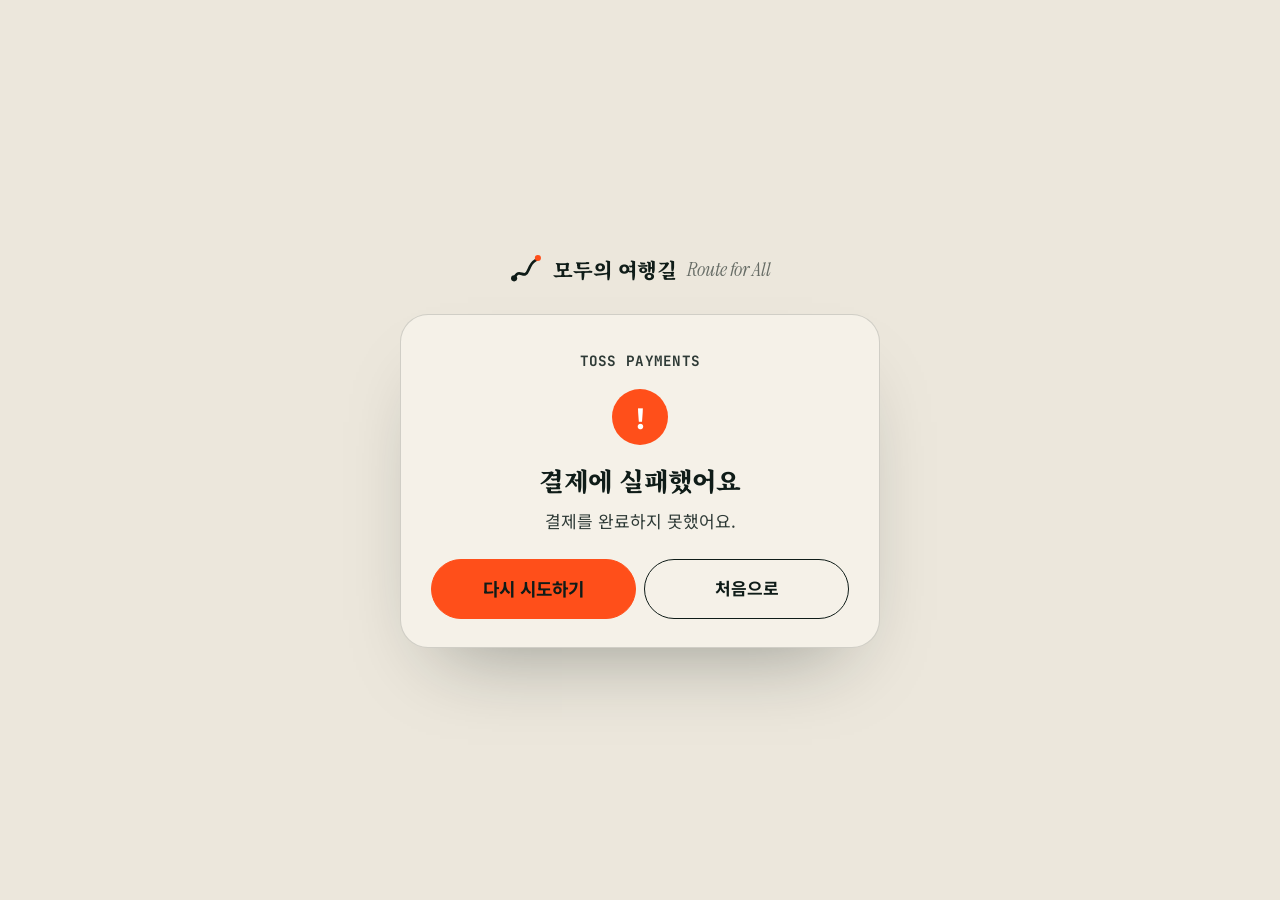
==== commit dfa05be4: "사이트 이름 변경: 느린지도 → 모두의 여행길 (Route for All) - 로고·탭 제목·메타·구조화 데이터·FAQ·llms.txt·공유 이미지·가이드·결제 페이지 반영 - 모" ====
--- a/pay/fail.html
+++ b/pay/fail.html
@@ -3,7 +3,7 @@
 <head>
   <meta charset="utf-8">
   <meta name="viewport" content="width=device-width, initial-scale=1">
-  <title>결제 실패 — 느린지도</title>
+  <title>결제 실패 — 모두의 여행길</title>
   <meta name="robots" content="noindex">
   <link rel="preconnect" href="https://fonts.googleapis.com">
   <link rel="preconnect" href="https://fonts.gstatic.com" crossorigin>
@@ -12,9 +12,9 @@
 </head>
 <body class="payres-page" data-page="fail">
   <main class="payres" id="main">
-    <a class="brand" href="../index.html" aria-label="느린지도 처음으로">
+    <a class="brand" href="../index.html" aria-label="모두의 여행길 처음으로">
       <svg viewBox="0 0 40 40" aria-hidden="true"><path d="M6 31c6-14 12 3 17-10S31 12 34 7" fill="none" stroke="currentColor" stroke-width="3.2" stroke-linecap="round"/><circle cx="6" cy="31" r="3.6" fill="currentColor"/><circle cx="34" cy="7" r="3.6" fill="var(--signal)"/></svg>
-      <span class="brand__ko">느린지도</span><span class="brand__en">Slow Map</span>
+      <span class="brand__ko">모두의 여행길</span><span class="brand__en">Route for All</span>
     </a>
     <section class="payres__card" id="payState" aria-live="polite"></section>
   </main>
--- a/css/style.css
+++ b/css/style.css
@@ -1,15 +1,16 @@
 /* ─────────────────────────────────────────
-   느린지도 SLOW MAP — 디자인 시스템
+   모두의 여행길 Route for All — 디자인 시스템
    ───────────────────────────────────────── */
 :root {
   --paper: #ece7dc;
   --paper-2: #f5f1e8;
   --paper-3: #e2dbcb;
   --ink: #0f1c18;
-  --ink-2: #3f4c47;
-  --ink-3: #7a847f;
-  --line: rgba(15, 28, 24, .14);
+  --ink-2: #2e3a36;
+  --ink-3: #4e5853;
+  --line: rgba(15, 28, 24, .16);
   --signal: #ff4f1a;
+  --signal-ink: #b5370b; /* 밝은 바탕 위 주황 글자 (대비 4.5:1 이상) */
   --moss: #2e5e4e;
   --sky: #3d6bf2;
   --sun: #f6c343;
@@ -29,8 +30,16 @@
   color-scheme: light;
 }
 
-html { font-size: 100%; -webkit-text-size-adjust: 100%; }
-html.big-text { font-size: 115%; }
+html {
+  font-size: 106.25%; -webkit-text-size-adjust: 100%;
+  cursor: url('../assets/cursor.svg') 5 3, auto;
+}
+html.big-text { font-size: 125%; }
+a, button, select, summary, label, [role="button"], [data-go], .chip span, .stars__row label {
+  cursor: url('../assets/cursor-hover.svg') 5 3, pointer !important;
+}
+input:not([type="checkbox"]):not([type="radio"]), textarea { cursor: text; }
+:disabled { cursor: not-allowed !important; }
 *, *::before, *::after { box-sizing: border-box; }
 body {
   margin: 0; background: var(--paper); color: var(--ink);
@@ -42,7 +51,6 @@
 [hidden] { display: none !important; }
 a { color: inherit; text-decoration: none; }
 button, select, input { font: inherit; color: inherit; }
-button { cursor: pointer; }
 h1, h2, h3, h4, p { margin: 0; }
 ::selection { background: var(--signal); color: #fff; }
 :focus-visible { outline: 2px solid var(--signal); outline-offset: 3px; border-radius: 6px; }
@@ -50,14 +58,14 @@
 .sr { position: absolute; width: 1px; height: 1px; overflow: hidden; clip: rect(0 0 0 0); white-space: nowrap; }
 .skip { position: fixed; left: 16px; top: -80px; z-index: 10001; padding: 10px 16px; border-radius: 10px; background: var(--ink); color: var(--paper); }
 .skip:focus { top: 12px; }
-.eyebrow { font-size: .78rem; font-weight: 500; text-transform: uppercase; color: var(--ink-3); margin-bottom: 22px; }
+.eyebrow { font-size: .88rem; font-weight: 500; text-transform: uppercase; color: var(--ink-3); margin-bottom: 22px; }
 em { font-style: normal; }
 
 /* ── 프리로더 ── */
 .loader {
   position: fixed; inset: 0; z-index: 10000; background: var(--ink); color: var(--paper);
   display: grid; grid-template-rows: auto 1fr auto auto; padding: var(--gut);
-  clip-path: inset(0 0 0 0); transition: clip-path 1.1s var(--ease-io) .15s;
+  clip-path: inset(0 0 0 0); transition: clip-path .7s var(--ease-io) .05s;
 }
 .is-ready .loader { clip-path: inset(0 0 100% 0); pointer-events: none; }
 .loader__top { display: flex; justify-content: space-between; font-size: .75rem; color: rgba(236, 231, 220, .55); }
@@ -67,30 +75,7 @@
 .loader__count i { font-size: .3em; font-style: italic; color: var(--signal); margin-left: .1em; }
 .loader__msg { margin-top: 18px; font-family: var(--f-serif); font-size: 1.05rem; color: rgba(236, 231, 220, .7); }
 
-/* ── 커서 · 질감 · 진행바 ── */
-.cursor { position: fixed; left: 0; top: 0; z-index: 9999; pointer-events: none; }
-.cursor__dot { position: absolute; width: 6px; height: 6px; margin: -3px 0 0 -3px; border-radius: 50%; background: var(--signal); }
-.cursor__ring {
-  position: absolute; width: 38px; height: 38px; margin: -19px 0 0 -19px; border-radius: 50%;
-  border: 1px solid rgba(15, 28, 24, .45); display: grid; place-items: center;
-  transition: width .35s var(--ease), height .35s var(--ease), margin .35s var(--ease), background .3s, border-color .3s;
-}
-.cursor__ring span { font-family: var(--f-mono); font-size: 10.5px; font-weight: 700; letter-spacing: .08em; color: var(--paper); opacity: 0; transition: opacity .2s; }
-.cursor.is-hover .cursor__ring { width: 64px; height: 64px; margin: -32px 0 0 -32px; border-color: var(--signal); }
-.cursor.is-label .cursor__ring { width: 88px; height: 88px; margin: -44px 0 0 -44px; background: var(--signal); border-color: var(--signal); }
-.cursor.is-label .cursor__ring span { opacity: 1; }
-.cursor.is-label .cursor__dot { opacity: 0; }
-.cursor.is-dark .cursor__ring { border-color: rgba(236, 231, 220, .5); }
-.cursor.is-hidden { opacity: 0; }
-@media (hover: none), (pointer: coarse) { .cursor { display: none; } }
-@media (hover: hover) and (pointer: fine) { body.has-cursor, body.has-cursor a, body.has-cursor button { cursor: none; } }
-
-.grain {
-  position: fixed; inset: -50%; z-index: 9000; pointer-events: none; opacity: .09;
-  background-image: url("data:image/svg+xml,%3Csvg xmlns='http://www.w3.org/2000/svg' width='200' height='200'%3E%3Cfilter id='n'%3E%3CfeTurbulence type='fractalNoise' baseFrequency='.9' numOctaves='3' stitchTiles='stitch'/%3E%3C/filter%3E%3Crect width='100%25' height='100%25' filter='url(%23n)'/%3E%3C/svg%3E");
-  animation: grain 1s steps(6) infinite;
-}
-@keyframes grain { 0%, 100% { transform: translate(0, 0); } 20% { transform: translate(-4%, 3%); } 40% { transform: translate(3%, -5%); } 60% { transform: translate(-6%, -2%); } 80% { transform: translate(5%, 4%); } }
+/* ── 진행바 ── */
 .progress { position: fixed; left: 0; top: 0; z-index: 60; width: 100%; height: 2px; background: var(--signal); transform-origin: 0 50%; transform: scaleX(0); }
 
 /* ── 내비게이션 바 ── */
@@ -105,11 +90,11 @@
 .nav.is-dark.is-solid { background: rgba(15, 28, 24, .82); border-color: var(--dark-line); }
 .brand { display: flex; align-items: center; gap: 10px; }
 .brand svg { width: 34px; height: 34px; }
-.brand__ko { font-family: var(--f-serif); font-weight: 900; font-size: 1.2rem; letter-spacing: -.02em; }
+.brand__ko { font-family: var(--f-serif); font-weight: 900; font-size: 1.2rem; letter-spacing: -.02em; white-space: nowrap; }
 .brand__en { font-family: var(--f-latin); font-style: italic; font-size: 1.2rem; opacity: .6; }
 .nav__links { display: flex; gap: 4px; margin-left: auto; }
 .nav__links a { position: relative; display: flex; align-items: baseline; gap: 6px; padding: 8px 14px; font-size: .92rem; font-weight: 500; }
-.nav__links a i { font-style: normal; font-size: .68rem; opacity: .5; }
+.nav__links a i { font-style: normal; font-size: .8rem; opacity: .5; }
 .nav__links a::after { content: ''; position: absolute; left: 14px; right: 14px; bottom: 4px; height: 1.5px; background: currentColor; transform: scaleX(0); transform-origin: right; transition: transform .5s var(--ease); }
 .nav__links a:hover::after, .nav__links a.is-active::after { transform: scaleX(1); transform-origin: left; }
 .nav__links a small { display: none; }
@@ -133,7 +118,7 @@
 .burger[aria-expanded="true"] span:nth-child(2) { transform: translateY(-3.5px) rotate(-45deg); }
 .mnav { position: fixed; inset: 0; z-index: 49; background: var(--ink); color: var(--paper); display: flex; flex-direction: column; justify-content: center; gap: 8px; padding: var(--gut); }
 .mnav a { font-family: var(--f-serif); font-weight: 900; font-size: 1.7rem; display: flex; gap: 14px; align-items: baseline; padding: 6px 0; border-bottom: 1px solid var(--dark-line); }
-.mnav a i { font-style: normal; font-size: .8rem; color: var(--signal); }
+.mnav a i { font-style: normal; font-size: .88rem; color: var(--signal); }
 body.menu-open { overflow: hidden; }
 body.menu-open .nav { color: var(--paper); }
 
@@ -143,12 +128,12 @@
   display: grid; grid-template-rows: auto 1fr auto; overflow: hidden; isolation: isolate;
 }
 .hero__topo { position: absolute; inset: 0; width: 100%; height: 100%; z-index: -1; }
-.hero__meta { display: flex; justify-content: space-between; gap: 16px; font-size: .72rem; color: var(--ink-3); padding-top: 8px; border-top: 1px solid var(--line); }
+.hero__meta { display: flex; justify-content: space-between; gap: 16px; font-size: .84rem; color: var(--ink-3); padding-top: 8px; border-top: 1px solid var(--line); }
 .hero__title {
   align-self: center; margin: 4vh 0; font-family: var(--f-serif); font-weight: 900;
   font-size: clamp(2.1rem, 5.2vw, 5.8rem); line-height: 1.08; letter-spacing: -.04em; will-change: transform;
 }
-.hero__title em { color: var(--signal); position: relative; }
+.hero__title em { color: var(--signal-ink); position: relative; }
 .hero__title em::after {
   content: ''; position: absolute; left: 0; right: 0; bottom: .02em; height: .09em; background: var(--signal); border-radius: 99px;
   transform: scaleX(0); transform-origin: left; transition: transform 1.2s var(--ease) 1.5s;
@@ -161,7 +146,7 @@
 .is-ready .line__in { transform: none; }
 
 .badge { position: absolute; right: var(--gut); top: 50%; width: clamp(112px, 11vw, 168px); aspect-ratio: 1; display: grid; place-items: center; transform: translateY(-50%); }
-.badge > svg:first-child { position: absolute; inset: 0; width: 100%; height: 100%; animation: spin 22s linear infinite; }
+.badge > svg:first-child { position: absolute; inset: 0; width: 100%; height: 100%; }
 .badge text { font-family: var(--f-mono); font-size: 13.4px; letter-spacing: .14em; fill: var(--ink); }
 .badge__arrow { width: 38%; height: 38%; padding: 12%; border-radius: 50%; background: var(--signal); fill: none; stroke: #fff; stroke-width: 2.2; stroke-linecap: round; stroke-linejoin: round; transition: transform .5s var(--ease); }
 .badge:hover .badge__arrow { transform: scale(1.12); }
@@ -172,7 +157,7 @@
 .is-ready .hero__foot > * { opacity: 1; transform: none; }
 .hero__lead { max-width: 30em; font-size: 1.04rem; color: var(--ink-2); }
 .hero__lead b { color: var(--ink); }
-.hero__ages p { font-size: .7rem; color: var(--ink-3); margin-bottom: 10px; }
+.hero__ages p { font-size: .8rem; color: var(--ink-3); margin-bottom: 10px; }
 .hero__chips { display: flex; gap: 8px; }
 .hero__chips button {
   width: 62px; height: 62px; border-radius: 50%; border: 1px solid var(--ink); background: transparent;
@@ -188,13 +173,13 @@
 /* ── 선언문 ── */
 .manifesto { padding: clamp(96px, 18vh, 200px) var(--gut) clamp(80px, 14vh, 160px); max-width: 1440px; margin: 0 auto; }
 .manifesto__text { font-family: var(--f-serif); font-weight: 700; font-size: clamp(1.25rem, 2.4vw, 2.4rem); line-height: 1.45; letter-spacing: -.025em; max-width: 28em; }
-.manifesto__text .w { color: rgba(15, 28, 24, .13); transition: color .5s; }
+.manifesto__text .w { color: var(--ink-3); transition: color .5s; }
 .manifesto__text .w.on { color: var(--ink); }
 .stats { display: grid; grid-template-columns: repeat(4, 1fr); margin: clamp(64px, 10vh, 120px) 0 0; border-top: 1px solid var(--ink); }
 .stats div { padding: 18px 20px 0 0; border-right: 1px solid var(--line); }
 .stats div + div { padding-left: 20px; }
 .stats div:last-child { border-right: 0; }
-.stats dt { font-size: .82rem; color: var(--ink-3); }
+.stats dt { font-size: .88rem; color: var(--ink-3); }
 .stats dd { margin: 0; font-family: var(--f-latin); font-size: clamp(2.6rem, 5vw, 4.6rem); line-height: 1; letter-spacing: -.03em; }
 
 /* ── 연령별 (세로 배치) ── */
@@ -203,11 +188,13 @@
 .ages__track { display: flex; flex-direction: column; max-width: 1440px; margin: 0 auto; }
 .ages__intro { padding-bottom: 28px; max-width: 760px; }
 .ages__intro h2 { font-family: var(--f-serif); font-weight: 900; font-size: clamp(1.9rem, 3.4vw, 3.4rem); line-height: 1.12; letter-spacing: -.045em; }
-.ages__intro h2 em, .section-head h2 em, .footer__cta em { color: var(--signal); }
+.ages__intro h2 em, .section-head h2 em { color: var(--signal-ink); }
+.footer__cta em { color: var(--signal); }
+.access .section-head h2 em { color: var(--sky-ink); }
 .ages__intro > p:not(.eyebrow) { margin-top: 20px; color: var(--ink-2); max-width: 30em; }
-.ages__hint { display: flex; align-items: center; gap: 12px; font-size: .72rem; color: var(--ink-3); margin-top: 32px !important; }
+.ages__hint { display: flex; align-items: center; gap: 12px; font-size: .84rem; color: var(--ink-3); margin-top: 32px !important; }
 .ages__hint i { width: 1px; height: 40px; background: var(--ink-3); position: relative; overflow: hidden; }
-.ages__hint i::after { content: ''; position: absolute; inset: 0; background: var(--signal); animation: hint 2s var(--ease-io) infinite; }
+.ages__hint i::after { content: ''; position: absolute; inset: 0; background: var(--signal); }
 @keyframes hint { from { transform: translateY(-100%); } to { transform: translateY(100%); } }
 
 /* 연령 바로가기: 스크롤해도 상단 메뉴 아래에 붙어 있다 */
@@ -215,7 +202,7 @@
   position: sticky; top: 72px; z-index: 5; margin: 0 0 8px; padding: 10px 0;
   background: rgba(236, 231, 220, .92); backdrop-filter: blur(10px); -webkit-backdrop-filter: blur(10px);
 }
-.ages__dots { list-style: none; margin: 0; padding: 0; display: flex; gap: 6px; font-size: .74rem; }
+.ages__dots { list-style: none; margin: 0; padding: 0; display: flex; gap: 6px; font-size: .84rem; }
 .ages__dots li { flex: 1; }
 .ages__dots a { display: block; padding: 10px 4px 0; border-top: 2px solid var(--line); color: var(--ink-3); transition: color .3s, border-color .3s; }
 .ages__dots a:hover { color: var(--ink); }
@@ -232,13 +219,13 @@
 }
 .age.is-active .age__num { -webkit-text-stroke-color: var(--signal); }
 .age__info { position: relative; z-index: 1; display: flex; flex-direction: column; }
-.age__range { font-size: .74rem; color: var(--signal); margin-bottom: 16px; display: flex; gap: 10px; align-items: center; }
+.age__range { font-size: .88rem; font-weight: 700; color: var(--signal-ink); margin-bottom: 16px; display: flex; gap: 10px; align-items: center; }
 .age__range::before { content: ''; width: 24px; height: 1px; background: currentColor; }
 .age__info h3 { font-family: var(--f-serif); font-weight: 900; font-size: clamp(1.25rem, 1.7vw, 1.7rem); line-height: 1.22; letter-spacing: -.035em; }
 .age__lead { margin-top: 16px; color: var(--ink-2); font-size: .96rem; }
 .age__tips { list-style: none; margin: 22px 0 0; padding: 0; display: grid; gap: 0; border-top: 1px solid var(--line); }
-.age__tips li { display: grid; grid-template-columns: 28px 1fr; padding: 10px 0; border-bottom: 1px solid var(--line); font-size: .88rem; }
-.age__tips li span { font-family: var(--f-mono); font-size: .7rem; color: var(--ink-3); padding-top: 3px; }
+.age__tips li { display: grid; grid-template-columns: 28px 1fr; padding: 10px 0; border-bottom: 1px solid var(--line); font-size: .92rem; }
+.age__tips li span { font-family: var(--f-mono); font-size: .8rem; color: var(--ink-3); padding-top: 3px; }
 .age__cards { position: relative; z-index: 1; display: grid; grid-template-columns: 1fr 1fr; gap: 18px; align-content: start; }
 
 /* ── 코스 카드 ── */
@@ -246,23 +233,22 @@
   position: relative; display: flex; flex-direction: column; overflow: hidden; border-radius: var(--r);
   background: var(--paper-2); border: 1px solid var(--line); transition: transform .6s var(--ease), box-shadow .6s var(--ease);
 }
-.card:hover { transform: translateY(-6px); box-shadow: 0 30px 60px -30px rgba(15, 28, 24, .35); }
+.card:hover { transform: translateY(-3px); box-shadow: 0 30px 60px -30px rgba(15, 28, 24, .35); }
 .card__map { position: relative; height: clamp(120px, 19vh, 176px); background: var(--paper-3); overflow: hidden; }
 .card__map canvas { width: 100%; height: 100%; transition: transform 1.2s var(--ease); }
-.card:hover .card__map canvas { transform: scale(1.06); }
-.card__days, .card__via { position: absolute; top: 12px; padding: 5px 10px; border-radius: 999px; font-size: .68rem; font-weight: 700; }
+.card__days, .card__via { position: absolute; top: 12px; padding: 5px 10px; border-radius: 999px; font-size: .8rem; font-weight: 700; }
 .card__days { left: 12px; background: var(--ink); color: var(--paper); }
 .card__via { right: 12px; background: rgba(245, 241, 232, .9); color: var(--ink); }
 .card__body { display: flex; flex-direction: column; flex: 1; padding: 18px 20px 20px; }
-.card__region { display: flex; justify-content: space-between; align-items: center; gap: 8px; font-size: .7rem; color: var(--ink-3); }
+.card__region { display: flex; justify-content: space-between; align-items: center; gap: 8px; font-size: .8rem; color: var(--ink-3); }
 .card__walk { display: inline-flex; gap: 3px; align-items: center; }
 .card__walk i { width: 6px; height: 6px; border-radius: 50%; background: var(--line); }
 .card__walk i.on { background: var(--signal); }
 .card h4 { margin: 8px 0 8px; font-family: var(--f-serif); font-weight: 900; font-size: 1.22rem; line-height: 1.3; letter-spacing: -.03em; }
-.card__sum { font-size: .88rem; color: var(--ink-2); display: -webkit-box; -webkit-line-clamp: 2; -webkit-box-orient: vertical; overflow: hidden; }
+.card__sum { font-size: .92rem; color: var(--ink-2); display: -webkit-box; -webkit-line-clamp: 2; -webkit-box-orient: vertical; overflow: hidden; }
 .card__route { list-style: none; margin: 14px 0 16px; padding: 0; display: flex; flex-wrap: wrap; gap: 5px; }
-.card__route li { display: inline-flex; align-items: center; gap: 5px; padding: 3px 9px 3px 3px; border-radius: 999px; border: 1px solid var(--line); font-size: .76rem; white-space: nowrap; }
-.card__route li i { width: 17px; height: 17px; border-radius: 50%; display: grid; place-items: center; background: var(--ink); color: var(--paper); font-style: normal; font-family: var(--f-mono); font-size: .6rem; }
+.card__route li { display: inline-flex; align-items: center; gap: 5px; padding: 3px 9px 3px 3px; border-radius: 999px; border: 1px solid var(--line); font-size: .84rem; white-space: nowrap; }
+.card__route li i { width: 22px; height: 22px; border-radius: 50%; display: grid; place-items: center; background: var(--ink); color: var(--paper); font-style: normal; font-family: var(--f-mono); font-size: .74rem; }
 .card__go {
   margin-top: auto; display: flex; align-items: center; justify-content: space-between; gap: 8px;
   padding: 7px 7px 7px 18px; border: 0; border-radius: 999px; background: var(--ink); color: var(--paper); font-weight: 700; font-size: .9rem;
@@ -284,61 +270,73 @@
 .section-head .eyebrow { grid-column: 1 / -1; margin-bottom: 0; }
 .section-head h2 { font-family: var(--f-serif); font-weight: 900; font-size: clamp(1.9rem, 3.6vw, 3.6rem); line-height: 1.12; letter-spacing: -.045em; }
 .section-head > p:last-child { color: var(--ink-2); font-size: 1.02rem; }
-.reveal { opacity: 0; transform: translateY(36px); transition: opacity 1.1s var(--ease), transform 1.1s var(--ease); }
+.reveal { opacity: 0; transform: translateY(14px); transition: opacity .6s var(--ease), transform .6s var(--ease); }
 .reveal.is-in { opacity: 1; transform: none; }
 
-/* ── 무장애 (다크) ── */
+/* ── 자주 묻는 질문 ── */
+.faq { padding: clamp(80px, 12vh, 140px) var(--gut); max-width: 1440px; margin: 0 auto; }
+.faq__list { border-top: 1px solid var(--ink); }
+.faq__item { border-bottom: 1px solid var(--line); }
+.faq__item summary { display: grid; grid-template-columns: 1fr auto; gap: 24px; align-items: center; padding: 26px 0; cursor: pointer; list-style: none; }
+.faq__item summary::-webkit-details-marker { display: none; }
+.faq__item summary::after { content: '+'; font-family: var(--f-mono); font-size: 1.4rem; line-height: 1; color: var(--ink-3); transition: transform .4s var(--ease), color .3s; }
+.faq__item[open] summary::after { transform: rotate(45deg); color: var(--signal); }
+.faq__item summary:hover h3, .faq__item summary:focus-visible h3 { color: var(--signal-ink); }
+.faq__item h3 { font-family: var(--f-serif); font-weight: 700; font-size: clamp(1.08rem, 1.6vw, 1.4rem); letter-spacing: -.025em; transition: color .3s; }
+.faq__item p { max-width: 44em; padding: 0 48px 30px 0; color: var(--ink-2); }
+.faq--static h2 { font-family: var(--f-serif); font-size: 1.6rem; margin-bottom: 16px; }
+.faq--static h3 { margin: 24px 0 8px; }
+.faq--static li { margin-bottom: 8px; color: var(--ink-2); }
+
+/* ── 무장애 (밝은 파랑) ── */
 .access {
-  margin: clamp(12px, 1.4vw, 20px); border-radius: clamp(24px, 3vw, 44px); background: var(--dark); color: var(--paper);
+  --sky-ink: #2449b8; /* 밝은 바탕 위 파란 글자 */
+  --sky-line: rgba(36, 73, 184, .16);
+  margin: clamp(12px, 1.4vw, 20px); border-radius: clamp(24px, 3vw, 44px); background: #e3eaf6; color: var(--ink);
   padding: clamp(80px, 13vh, 150px) var(--gut) clamp(64px, 10vh, 110px);
 }
-.access .eyebrow { color: rgba(236, 231, 220, .5); }
-.access .section-head > p:last-child { color: rgba(236, 231, 220, .72); }
-.needs { display: grid; grid-template-columns: repeat(3, 1fr); border-top: 1px solid var(--dark-line); margin-bottom: clamp(48px, 8vh, 88px); }
-.need { position: relative; padding: 30px 28px 34px 0; border-right: 1px solid var(--dark-line); transition: background .5s; }
+.access .eyebrow { color: var(--sky-ink); }
+.access .section-head > p:last-child { color: var(--ink-2); }
+.needs { display: grid; grid-template-columns: repeat(3, 1fr); border-top: 1px solid var(--sky-line); margin-bottom: clamp(48px, 8vh, 88px); }
+.need { position: relative; padding: 30px 28px 34px 0; border-right: 1px solid var(--sky-line); transition: background .5s; }
 .need + .need { padding-left: 28px; }
 .need:last-child { border-right: 0; }
 .need__top { display: flex; justify-content: space-between; align-items: flex-start; margin-bottom: 36px; }
-.need__no { font-size: .74rem; color: var(--sun); }
-.need__icon { width: 76px; height: 76px; fill: none; stroke: var(--paper); stroke-width: 1.4; stroke-linecap: round; stroke-linejoin: round; transition: transform .8s var(--ease), stroke .4s; }
-.need:hover .need__icon { transform: rotate(-8deg) scale(1.08); stroke: var(--sun); }
+.need__no { font-size: .84rem; color: var(--sky-ink); font-weight: 700; }
+.need__icon { width: 76px; height: 76px; fill: none; stroke: var(--ink); stroke-width: 1.4; stroke-linecap: round; stroke-linejoin: round; transition: transform .8s var(--ease), stroke .4s; }
+.need:hover .need__icon { transform: rotate(-8deg) scale(1.08); stroke: var(--sky); }
 .need h3 { font-family: var(--f-serif); font-weight: 900; font-size: clamp(1.2rem, 1.6vw, 1.5rem); letter-spacing: -.03em; margin-bottom: 16px; }
-.need ul { list-style: none; margin: 0; padding: 0; display: grid; gap: 10px; color: rgba(236, 231, 220, .74); font-size: .93rem; }
+.need ul { list-style: none; margin: 0; padding: 0; display: grid; gap: 10px; color: var(--ink-2); font-size: .93rem; }
 .need li { padding-left: 18px; position: relative; }
-.need li::before { content: ''; position: absolute; left: 0; top: .72em; width: 8px; height: 1px; background: var(--sun); }
+.need li::before { content: ''; position: absolute; left: 0; top: .72em; width: 8px; height: 2px; background: var(--sky); }
 .need__more {
-  margin-top: 22px; padding: 10px 16px; border-radius: 999px; border: 1px solid var(--dark-line); background: transparent;
-  color: var(--paper); font-weight: 700; font-size: .86rem; transition: background .3s, color .3s, border-color .3s;
-}
-.need__more:hover { background: var(--sun); border-color: var(--sun); color: var(--ink); }
+  margin-top: 22px; padding: 10px 16px; border-radius: 999px; border: 1px solid var(--sky-ink); background: transparent;
+  color: var(--sky-ink); font-weight: 700; font-size: .92rem; transition: background .3s, color .3s, border-color .3s;
+}
+.need__more:hover { background: var(--sky-ink); border-color: var(--sky-ink); color: #fff; }
 .filter { display: flex; flex-wrap: wrap; gap: 8px; margin-bottom: 24px; }
 .filter button {
   display: inline-flex; align-items: center; gap: 10px; padding: 11px 18px; border-radius: 999px;
-  border: 1px solid var(--dark-line); background: transparent; color: var(--paper); font-weight: 700; font-size: .92rem;
+  border: 1px solid var(--sky-line); background: #fff; color: var(--ink); font-weight: 700; font-size: .92rem;
   transition: background .3s, color .3s, border-color .3s;
 }
-.filter button span { display: inline-grid; place-items: center; min-width: 26px; height: 22px; padding: 0 6px; border-radius: 999px; background: var(--dark-line); font-size: .74rem; }
-.filter button:hover { border-color: var(--paper); }
-.filter button[aria-pressed="true"] { background: var(--paper); color: var(--ink); border-color: var(--paper); }
-.filter button[aria-pressed="true"] span { background: var(--sky); color: #fff; }
+.filter button span { display: inline-grid; place-items: center; min-width: 26px; height: 22px; padding: 0 6px; border-radius: 999px; background: #e3eaf6; font-size: .84rem; }
+.filter button:hover { border-color: var(--sky-ink); }
+.filter button[aria-pressed="true"] { background: var(--sky-ink); color: #fff; border-color: var(--sky-ink); }
+.filter button[aria-pressed="true"] span { background: #fff; color: var(--sky-ink); }
 .card--in { animation: cardIn .7s var(--ease) var(--d, 0s) both; }
 @keyframes cardIn { from { opacity: 0; transform: translateY(24px); } }
 .cards { display: grid; gap: 20px; }
 .cards--3 { grid-template-columns: repeat(3, 1fr); }
-.access .card { background: var(--dark-2); border-color: var(--dark-line); color: var(--paper); }
-.access .card__map { background: #1d3028; }
-.access .card__sum { color: rgba(236, 231, 220, .7); }
-.access .card__region { color: rgba(236, 231, 220, .5); }
-.access .card__route li { border-color: var(--dark-line); }
-.access .card__route li i { background: var(--sky); }
-.access .card__walk i { background: var(--dark-line); }
+.access .card { background: #fff; border-color: var(--sky-line); }
+.access .card__map { background: #eef2fa; }
+.access .card__route li i { background: var(--sky-ink); }
 .access .card__walk i.on { background: var(--sky); }
-.access .card__days { background: var(--sky); color: #fff; }
-.access .card__go { background: var(--paper); color: var(--ink); }
+.access .card__days { background: var(--sky-ink); color: #fff; }
 .access .card__go svg { background: var(--sky); }
-.access .card__go::before { background: var(--sun); }
+.access .card__go::before { background: var(--sky-ink); }
 .access .card__go:hover svg { background: var(--ink); }
-.note { margin-top: 32px; font-size: .86rem; color: rgba(236, 231, 220, .5); }
+.note { margin-top: 32px; font-size: .92rem; color: var(--ink-2); }
 
 /* ── 시뮬레이터 ── */
 .simsec { padding: clamp(96px, 15vh, 180px) var(--gut) clamp(80px, 12vh, 140px); }
@@ -360,14 +358,14 @@
 .hud-turn__icon svg { width: 40px; height: 40px; }
 .hud-turn__body strong { display: block; font-family: var(--f-latin); font-weight: 400; font-size: 2.3rem; line-height: 1; letter-spacing: -.02em; }
 .hud-turn__body span { display: block; margin-top: 3px; font-size: .98rem; color: rgba(236, 231, 220, .82); }
-.hud-turn__next { grid-column: 1 / -1; margin-top: 12px; padding-top: 10px; border-top: 1px solid var(--dark-line); font-size: .82rem; color: rgba(236, 231, 220, .55); }
+.hud-turn__next { grid-column: 1 / -1; margin-top: 12px; padding-top: 10px; border-top: 1px solid var(--dark-line); font-size: .88rem; color: rgba(236, 231, 220, .55); }
 .hud-turn__next:empty { display: none; }
 .hud-turn.is-rest .hud-turn__icon { background: var(--sky); }
 .hud-turn.is-arrive .hud-turn__icon { background: var(--sun); color: var(--ink); }
-.hud-mode { position: absolute; right: 16px; top: 16px; padding: 7px 12px; border-radius: 999px; background: var(--paper-2); font-size: .72rem; font-weight: 700; box-shadow: 0 8px 20px -10px rgba(0, 0, 0, .3); }
+.hud-mode { position: absolute; right: 16px; top: 16px; padding: 7px 12px; border-radius: 999px; background: var(--paper-2); font-size: .84rem; font-weight: 700; box-shadow: 0 8px 20px -10px rgba(0, 0, 0, .3); }
 
 .map-ctrl { position: absolute; right: 16px; top: 60px; display: grid; gap: 6px; }
-.map-ctrl button { min-width: 54px; height: 40px; padding: 0 10px; border: 0; border-radius: 12px; background: var(--paper-2); font-weight: 700; font-size: .84rem; box-shadow: 0 8px 20px -10px rgba(0, 0, 0, .3); transition: background .25s, color .25s; }
+.map-ctrl button { min-width: 54px; height: 40px; padding: 0 10px; border: 0; border-radius: 12px; background: var(--paper-2); font-weight: 700; font-size: .92rem; box-shadow: 0 8px 20px -10px rgba(0, 0, 0, .3); transition: background .25s, color .25s; }
 .map-ctrl button[aria-pressed="true"] { background: var(--ink); color: var(--paper); }
 .map-ctrl button:hover { background: var(--ink); color: var(--paper); }
 
@@ -380,7 +378,7 @@
   background: rgba(245, 241, 232, .96); box-shadow: 0 16px 34px -14px rgba(0, 0, 0, .4);
 }
 .hud-bar > div { padding: 6px 12px; border-radius: 14px; }
-.hud-bar small { display: block; font-family: var(--f-mono); font-size: .66rem; color: var(--ink-3); }
+.hud-bar small { display: block; font-family: var(--f-mono); font-size: .8rem; color: var(--ink-3); }
 .hud-bar b { font-size: 1.04rem; white-space: nowrap; }
 .hud-speed { display: flex; align-items: baseline; justify-content: center; gap: 4px; min-width: 120px; background: var(--ink); color: var(--paper); }
 .hud-speed b { font-family: var(--f-latin); font-weight: 400; font-size: 2.3rem; line-height: 1; }
@@ -393,10 +391,10 @@
 }
 .arrive::before { content: ''; position: absolute; left: 28px; top: 0; width: 48px; height: 4px; border-radius: 0 0 4px 4px; background: var(--signal); }
 @keyframes pop { from { opacity: 0; scale: .92; } }
-.arrive__step { font-size: .7rem; font-weight: 700; color: var(--signal); }
+.arrive__step { font-size: .84rem; font-weight: 700; color: var(--signal-ink); }
 .arrive h3 { font-family: var(--f-serif); font-weight: 900; font-size: 1.8rem; letter-spacing: -.03em; margin: 6px 0 8px; }
 .arrive p { color: var(--ink-2); font-size: .94rem; }
-.arrive ul { margin: 14px 0 0; padding: 12px 14px 12px 30px; border-radius: 14px; background: #e3e9fb; font-size: .86rem; color: #213d8f; }
+.arrive ul { margin: 14px 0 0; padding: 12px 14px 12px 30px; border-radius: 14px; background: #e3e9fb; font-size: .92rem; color: #213d8f; }
 .arrive ul:empty { display: none; }
 .arrive__stay { margin-top: 14px !important; font-weight: 700; color: var(--ink) !important; }
 
@@ -408,7 +406,7 @@
 @keyframes rise { from { opacity: 0; transform: translateY(10px); } }
 
 .sim__side { display: flex; flex-direction: column; gap: 12px; min-width: 0; }
-.field label { display: block; font-size: .68rem; font-weight: 700; color: var(--ink-3); margin-bottom: 6px; }
+.field label { display: block; font-size: .8rem; font-weight: 700; color: var(--ink-3); margin-bottom: 6px; }
 .field select {
   width: 100%; padding: 13px 40px 13px 16px; border-radius: 14px; border: 1px solid var(--line); background: var(--paper-2);
   font-weight: 500; appearance: none; transition: border-color .2s;
@@ -416,32 +414,33 @@
   background-position: calc(100% - 22px) 52%, calc(100% - 16px) 52%; background-size: 6px 6px; background-repeat: no-repeat;
 }
 .field select:hover { border-color: var(--ink); }
-.field__lbl { display: block; font-size: .68rem; font-weight: 700; color: var(--ink-3); margin-bottom: 6px; }
+.field__lbl { display: block; font-size: .8rem; font-weight: 700; color: var(--ink-3); margin-bottom: 6px; }
 .plans { display: grid; grid-template-columns: repeat(4, 1fr); gap: 6px; }
 .plans button {
   position: relative; display: grid; justify-items: center; gap: 2px; padding: 10px 4px 9px; border-radius: 14px;
   border: 1px solid var(--line); background: var(--paper-2); transition: background .25s, color .25s, border-color .25s;
 }
 .plans button svg { width: 22px; height: 22px; margin-bottom: 2px; }
-.plans button b { font-size: .84rem; }
-.plans button small { font-size: .64rem; color: var(--ink-3); white-space: nowrap; }
-.plans button em { position: absolute; top: -7px; right: -4px; padding: 1px 6px; border-radius: 999px; background: var(--sun); color: var(--ink); font-style: normal; font-size: .58rem; font-weight: 700; }
+.plans button b { font-size: .92rem; }
+.plans button small { font-size: .78rem; color: var(--ink-3); white-space: nowrap; }
+.plans button em { position: absolute; top: -7px; right: -4px; padding: 1px 6px; border-radius: 999px; background: var(--sun); color: var(--ink); font-style: normal; font-size: .72rem; font-weight: 700; }
 .plans button:hover { border-color: var(--ink); }
 .plans button[aria-checked="true"] { background: var(--ink); border-color: var(--ink); color: var(--paper); }
 .plans button[aria-checked="true"] small { color: rgba(236, 231, 220, .65); }
 .plans button[aria-checked="true"] svg { color: var(--signal); }
-.plans__note { margin-top: 8px !important; font-size: .78rem; color: var(--ink-2); line-height: 1.5; }
-.stops li.is-minor { padding-bottom: 8px; font-size: .8rem; }
+.plans__note { margin-top: 8px !important; font-size: .88rem; color: var(--ink-2); line-height: 1.5; }
+.stops li.is-minor { padding-bottom: 8px; font-size: .88rem; }
 .stops li.is-minor i { width: 10px; height: 10px; left: 3px; top: 5px; border-width: 2px; }
 .stops li.is-minor b { font-weight: 500; color: var(--ink-2); }
 .controls { display: grid; grid-template-columns: 1fr auto; gap: 8px; }
 .btn { padding: 14px 18px; border-radius: 999px; border: 1px solid var(--ink); background: transparent; font-weight: 700; transition: background .25s, color .25s; }
 .btn:hover { background: var(--ink); color: var(--paper); }
-.btn--play { background: var(--signal); border-color: var(--signal); color: #fff; font-size: 1.02rem; }
+.btn--play { background: var(--signal); border-color: var(--signal); color: var(--ink); font-size: 1.05rem; }
+.btn--play:hover, .btn--play.is-playing { color: var(--paper); }
 .btn--play:hover { background: var(--ink); border-color: var(--ink); }
 .btn--play.is-playing { background: var(--ink); border-color: var(--ink); }
 .speeds { display: grid; grid-template-columns: repeat(4, 1fr); padding: 4px; border-radius: 999px; background: var(--paper-3); gap: 4px; }
-.speeds button { padding: 8px 0; border: 0; border-radius: 999px; background: transparent; font-family: var(--f-mono); font-weight: 700; font-size: .85rem; }
+.speeds button { padding: 8px 0; border: 0; border-radius: 999px; background: transparent; font-family: var(--f-mono); font-weight: 700; font-size: .92rem; }
 .speeds button.is-on { background: var(--ink); color: var(--paper); }
 .check { display: flex; align-items: center; gap: 8px; font-size: .9rem; font-weight: 500; padding: 4px 2px; }
 .check input { width: 18px; height: 18px; accent-color: var(--signal); }
@@ -449,87 +448,87 @@
 .summary { display: grid; grid-template-columns: repeat(3, 1fr); margin: 0; border-block: 1px solid var(--ink); }
 .summary div { padding: 10px 10px 12px 0; }
 .summary div + div { padding-left: 10px; border-left: 1px solid var(--line); }
-.summary dt { font-family: var(--f-mono); font-size: .64rem; color: var(--ink-3); }
+.summary dt { font-family: var(--f-mono); font-size: .78rem; color: var(--ink-3); }
 .summary dd { margin: 2px 0 0; font-weight: 700; font-size: .98rem; }
 
 .panel { padding: 18px; border-radius: 20px; background: var(--paper-2); border: 1px solid var(--line); }
-.panel h4 { font-size: .7rem; margin-bottom: 14px; color: var(--ink-3); font-weight: 700; }
-.panel h4 small { font-family: var(--f-ko); font-weight: 400; font-size: .7rem; margin-left: 4px; }
+.panel h4 { font-size: .8rem; margin-bottom: 14px; color: var(--ink-3); font-weight: 700; }
+.panel h4 small { font-family: var(--f-ko); font-weight: 400; font-size: .8rem; margin-left: 4px; }
 .stops { list-style: none; margin: 0; padding: 0; }
 .stops li { position: relative; padding: 0 0 13px 30px; font-size: .9rem; }
 .stops li::before { content: ''; position: absolute; left: 7px; top: 9px; bottom: -9px; width: 2px; background: var(--line); }
 .stops li:last-child::before { display: none; }
 .stops li i { position: absolute; left: 0; top: 3px; width: 16px; height: 16px; border-radius: 50%; border: 2px solid var(--ink-3); background: var(--paper-2); }
-.stops li small { display: block; color: var(--ink-3); font-size: .76rem; }
+.stops li small { display: block; color: var(--ink-3); font-size: .84rem; }
 .stops li.is-done i { background: var(--ink); border-color: var(--ink); }
 .stops li.is-done::before { background: var(--ink); }
 .stops li.is-now i { border-color: var(--signal); background: var(--signal); box-shadow: 0 0 0 5px rgba(255, 79, 26, .2); }
-.stops li.is-now b { color: var(--signal); }
+.stops li.is-now b { color: var(--signal-ink); }
 .stops li.is-hub b { font-weight: 500; }
 
 .panel--steps { display: flex; flex-direction: column; }
 .steps { list-style: none; margin: 0; padding: 0; overflow-y: auto; max-height: 320px; scroll-behavior: smooth; scrollbar-width: thin; }
-.steps li { display: grid; grid-template-columns: 30px 1fr auto; gap: 10px; align-items: center; padding: 8px; border-radius: 12px; font-size: .86rem; cursor: pointer; transition: background .2s; }
+.steps li { display: grid; grid-template-columns: 30px 1fr auto; gap: 10px; align-items: center; padding: 8px; border-radius: 12px; font-size: .92rem; cursor: pointer; transition: background .2s; }
 .steps li:hover { background: var(--paper-3); }
 .steps li svg { width: 28px; height: 28px; padding: 5px; border-radius: 9px; background: var(--paper-3); }
-.steps li em { color: var(--ink-3); font-family: var(--f-mono); font-size: .68rem; white-space: nowrap; }
+.steps li em { color: var(--ink-3); font-family: var(--f-mono); font-size: .8rem; white-space: nowrap; }
 .steps li.is-done { opacity: .4; }
 .steps li.is-now { background: var(--ink); color: var(--paper); }
 .steps li.is-now svg { background: var(--signal); color: #fff; }
 .steps li.is-now em { color: rgba(236, 231, 220, .55); }
-.steps li.is-leg { display: block; cursor: default; padding: 12px 8px 4px; font-family: var(--f-mono); font-size: .66rem; font-weight: 700; color: var(--ink-3); }
+.steps li.is-leg { display: block; cursor: default; padding: 12px 8px 4px; font-family: var(--f-mono); font-size: .8rem; font-weight: 700; color: var(--ink-3); }
 .steps li.is-leg:hover { background: none; }
 
 /* ── 계정 (내비) ── */
-.nav__login { height: 40px; padding: 0 18px; border-radius: 999px; border: 1px solid currentColor; background: transparent; font-weight: 700; font-size: .88rem; transition: background .25s, color .25s; }
+.nav__login { height: 40px; padding: 0 18px; border-radius: 999px; border: 1px solid currentColor; background: transparent; font-weight: 700; font-size: .92rem; transition: background .25s, color .25s; }
 .nav__login:hover { background: var(--ink); color: var(--paper); border-color: var(--ink); }
 .nav.is-dark .nav__login:hover { background: var(--paper); color: var(--ink); }
 .umenu { position: relative; }
-.umenu__btn { display: flex; align-items: center; gap: 8px; height: 40px; padding: 0 14px 0 4px; border-radius: 999px; border: 1px solid currentColor; background: transparent; font-weight: 700; font-size: .88rem; }
+.umenu__btn { display: flex; align-items: center; gap: 8px; height: 40px; padding: 0 14px 0 4px; border-radius: 999px; border: 1px solid currentColor; background: transparent; font-weight: 700; font-size: .92rem; }
 .ava { display: inline-grid; place-items: center; flex: none; width: 32px; height: 32px; border-radius: 50%; background: var(--signal); color: #fff; font-family: var(--f-serif); font-weight: 900; font-size: .9rem; }
 .umenu__list {
   position: absolute; right: 0; top: calc(100% + 8px); min-width: 200px; padding: 8px; border-radius: 18px;
   background: var(--paper-2); color: var(--ink); border: 1px solid var(--line); box-shadow: 0 24px 50px -20px rgba(15, 28, 24, .45);
   display: grid; animation: rise .3s var(--ease) both;
 }
-.umenu__meta { padding: 8px 12px 10px; font-size: .68rem; color: var(--ink-3); border-bottom: 1px solid var(--line); margin-bottom: 4px !important; }
+.umenu__meta { padding: 8px 12px 10px; font-size: .8rem; color: var(--ink-3); border-bottom: 1px solid var(--line); margin-bottom: 4px !important; }
 .umenu__list button { text-align: left; padding: 10px 12px; border: 0; border-radius: 10px; background: transparent; font-weight: 500; font-size: .9rem; }
 .umenu__list button:hover, .umenu__list button:focus-visible { background: var(--paper-3); }
 .mnav__auth { display: flex; flex-wrap: wrap; gap: 8px; align-items: center; margin-top: 24px; }
-.mnav__auth p { width: 100%; font-size: .8rem; color: rgba(236, 231, 220, .6); }
+.mnav__auth p { width: 100%; font-size: .88rem; color: rgba(236, 231, 220, .6); }
 .mnav__auth button { padding: 12px 20px; border-radius: 999px; border: 1px solid var(--dark-line); background: transparent; color: var(--paper); font-weight: 700; }
 .mnav__auth button:first-of-type { background: var(--signal); border-color: var(--signal); }
 
 /* 코스 카드 평점 */
 .card__rating {
   position: absolute; left: 12px; bottom: 12px; display: inline-flex; align-items: center; gap: 4px;
-  padding: 5px 10px; border: 0; border-radius: 999px; background: rgba(245, 241, 232, .94); color: var(--ink); font-weight: 700; font-size: .76rem;
-}
-.card__rating span { color: var(--signal); }
-.card__rating small { font-weight: 500; color: var(--ink-3); font-size: .7rem; }
+  padding: 5px 10px; border: 0; border-radius: 999px; background: rgba(245, 241, 232, .94); color: var(--ink); font-weight: 700; font-size: .84rem;
+}
+.card__rating span { color: var(--signal-ink); }
+.card__rating small { font-weight: 500; color: var(--ink-3); font-size: .8rem; }
 .card__rating:hover { background: var(--ink); color: var(--paper); }
 
 /* ── 여행 리뷰 ── */
 .reviews { padding: clamp(80px, 12vh, 140px) var(--gut) clamp(80px, 12vh, 140px); border-top: 1px solid var(--line); }
 .rv { display: grid; grid-template-columns: 320px minmax(0, 1fr); gap: clamp(20px, 3vw, 48px); align-items: start; }
 .rv__summary { position: sticky; top: 96px; padding: 26px; border-radius: var(--r); background: var(--ink); color: var(--paper); }
-.rv__scope { font-size: .7rem; color: rgba(236, 231, 220, .55); }
+.rv__scope { font-size: .8rem; color: rgba(236, 231, 220, .55); }
 .rv__avg { display: flex; align-items: baseline; gap: 8px; margin-top: 6px !important; }
 .rv__avg b { font-family: var(--f-latin); font-weight: 400; font-size: 4.2rem; line-height: 1; }
 .rv__avg span { color: rgba(236, 231, 220, .5); }
 .rv__stars { color: var(--signal); font-size: 1.3rem; letter-spacing: .1em; }
-.rv__count { font-size: .74rem; color: rgba(236, 231, 220, .55); margin-top: 2px !important; }
+.rv__count { font-size: .84rem; color: rgba(236, 231, 220, .55); margin-top: 2px !important; }
 .rv__dist { list-style: none; margin: 18px 0 0; padding: 16px 0 0; border-top: 1px solid var(--dark-line); display: grid; gap: 6px; }
-.rv__dist li { display: grid; grid-template-columns: 30px 1fr 24px; gap: 10px; align-items: center; font-size: .72rem; color: rgba(236, 231, 220, .7); }
+.rv__dist li { display: grid; grid-template-columns: 30px 1fr 24px; gap: 10px; align-items: center; font-size: .84rem; color: rgba(236, 231, 220, .7); }
 .rv__dist i { height: 6px; border-radius: 3px; background: var(--dark-line); overflow: hidden; }
 .rv__dist b { display: block; height: 100%; background: var(--sun); border-radius: 3px; transition: width .6s var(--ease); }
 .rv__dist li span:last-child { text-align: right; }
 .rv__tagsum { list-style: none; margin: 16px 0 0; padding: 0; display: flex; flex-wrap: wrap; gap: 6px; }
-.rv__tagsum li { padding: 4px 10px; border-radius: 999px; background: rgba(61, 107, 242, .22); font-size: .74rem; }
+.rv__tagsum li { padding: 4px 10px; border-radius: 999px; background: rgba(61, 107, 242, .22); font-size: .84rem; }
 .rv__tagsum li.is-bad { background: rgba(255, 79, 26, .2); }
 .rv__tagsum b { font-weight: 500; opacity: .7; margin-left: 2px; }
 .rv__write { width: 100%; margin-top: 22px; }
-.rv__hint { margin-top: 10px !important; font-size: .8rem; color: rgba(236, 231, 220, .6); text-align: center; }
+.rv__hint { margin-top: 10px !important; font-size: .88rem; color: rgba(236, 231, 220, .6); text-align: center; }
 .rv__bar { display: flex; flex-wrap: wrap; align-items: end; gap: 12px; margin-bottom: 18px; }
 .rv__bar .field:first-child { flex: 1 1 280px; }
 .rv__bar .field:nth-child(2) { flex: 0 0 180px; }
@@ -545,28 +544,28 @@
 .rvi__head .ava { width: 40px; height: 40px; font-size: 1rem; background: var(--ink); }
 .rvi--sample .rvi__head .ava { background: var(--ink-3); }
 .rvi__who p { display: flex; flex-wrap: wrap; align-items: center; gap: 6px; }
-.rvi__who small { font-size: .68rem; color: var(--ink-3); }
-.rvi__stars { color: var(--signal); font-size: 1.05rem; letter-spacing: .08em; white-space: nowrap; }
-.pill { display: inline-block; padding: 2px 8px; border-radius: 999px; background: var(--paper-3); font-size: .7rem; font-weight: 500; }
+.rvi__who small { font-size: .8rem; color: var(--ink-3); }
+.rvi__stars { color: var(--signal-ink); font-size: 1.05rem; letter-spacing: .08em; white-space: nowrap; }
+.pill { display: inline-block; padding: 2px 8px; border-radius: 999px; background: var(--paper-3); font-size: .8rem; font-weight: 500; }
 .pill--blue { background: #e3e9fb; color: #213d8f; }
 .pill--sample { background: var(--sun); color: var(--ink); font-weight: 700; }
 .pill--mine { background: var(--ink); color: var(--paper); }
 .rvi__course {
   display: inline-flex; gap: 6px; margin-top: 14px; padding: 6px 12px; border-radius: 999px; border: 1px solid var(--line);
-  background: transparent; font-weight: 700; font-size: .82rem; transition: background .25s, color .25s;
+  background: transparent; font-weight: 700; font-size: .88rem; transition: background .25s, color .25s;
 }
 .rvi__course:hover { background: var(--ink); color: var(--paper); }
 .rvi__tags { list-style: none; margin: 12px 0 0; padding: 0; display: flex; flex-wrap: wrap; gap: 6px; }
-.rvi__tags li { padding: 3px 10px; border-radius: 999px; background: #e3e9fb; color: #213d8f; font-size: .74rem; }
+.rvi__tags li { padding: 3px 10px; border-radius: 999px; background: #e3e9fb; color: #213d8f; font-size: .84rem; }
 .rvi__tags li.is-bad { background: #fde3d9; color: #9a2e0b; }
 .rvi__text { margin-top: 12px !important; font-size: .95rem; color: var(--ink-2); white-space: normal; overflow-wrap: anywhere; }
 .rvi__foot { display: flex; justify-content: space-between; align-items: center; gap: 12px; margin-top: 16px; padding-top: 12px; border-top: 1px solid var(--line); }
-.rvi__note { font-size: .74rem; color: var(--ink-3); }
-.rvi__help { display: inline-flex; gap: 6px; align-items: center; padding: 6px 12px; border-radius: 999px; border: 1px solid var(--line); background: transparent; font-size: .8rem; font-weight: 500; }
+.rvi__note { font-size: .84rem; color: var(--ink-3); }
+.rvi__help { display: inline-flex; gap: 6px; align-items: center; padding: 6px 12px; border-radius: 999px; border: 1px solid var(--line); background: transparent; font-size: .88rem; font-weight: 500; }
 .rvi__help[aria-pressed="true"] { background: var(--signal); border-color: var(--signal); color: #fff; }
 .rvi__help:disabled { opacity: .5; cursor: not-allowed; }
 .rvi__own { display: flex; gap: 4px; margin-left: auto; }
-.rvi__own button { padding: 6px 10px; border: 0; border-radius: 8px; background: transparent; font-size: .8rem; color: var(--ink-2); text-decoration: underline; text-underline-offset: 3px; }
+.rvi__own button { padding: 6px 10px; border: 0; border-radius: 8px; background: transparent; font-size: .88rem; color: var(--ink-2); text-decoration: underline; text-underline-offset: 3px; }
 .rvi__own button:hover { background: var(--paper-3); }
 
 /* ── 대화상자 ── */
@@ -580,37 +579,37 @@
 .dlg::backdrop { background: rgba(15, 28, 24, .55); backdrop-filter: blur(6px); -webkit-backdrop-filter: blur(6px); }
 .dlg__x { position: absolute; right: 16px; top: 16px; width: 40px; height: 40px; border-radius: 50%; border: 1px solid var(--line); background: transparent; font-size: 1.4rem; line-height: 1; }
 .dlg__x:hover { background: var(--ink); color: var(--paper); }
-.dlg__eyebrow { font-size: .66rem; color: var(--signal); font-weight: 700; }
+.dlg__eyebrow { font-size: .84rem; color: var(--signal-ink); font-weight: 700; }
 .dlg__title { margin: 6px 0 18px; font-family: var(--f-serif); font-weight: 900; font-size: 1.6rem; letter-spacing: -.03em; }
 .dlg__tabs { display: grid; grid-template-columns: 1fr 1fr; padding: 4px; border-radius: 999px; background: var(--paper-3); margin-bottom: 20px; }
 .dlg__tabs button { padding: 9px; border: 0; border-radius: 999px; background: transparent; font-weight: 700; font-size: .9rem; }
 .dlg__tabs button[aria-selected="true"] { background: var(--ink); color: var(--paper); }
 .dlg__form { display: grid; gap: 14px; }
 .fld { display: grid; gap: 6px; }
-.fld > span { font-size: .8rem; font-weight: 700; line-height: 1.5; white-space: nowrap; overflow: hidden; text-overflow: ellipsis; }
+.fld > span { font-size: .88rem; font-weight: 700; line-height: 1.5; white-space: nowrap; overflow: hidden; text-overflow: ellipsis; }
 .fld-row { align-items: start; }
-.fld > span em { font-weight: 400; color: var(--ink-3); margin-left: 4px; font-size: .74rem; }
+.fld > span em { font-weight: 400; color: var(--ink-3); margin-left: 4px; font-size: .84rem; }
 .fld input, .fld select, .fld textarea {
   width: 100%; padding: 12px 14px; border-radius: 12px; border: 1px solid var(--line); background: #fff; font-size: 1rem; transition: border-color .2s, box-shadow .2s;
 }
 .fld textarea { resize: vertical; min-height: 130px; line-height: 1.6; }
 .fld input:focus, .fld select:focus, .fld textarea:focus { outline: none; border-color: var(--ink); box-shadow: 0 0 0 3px rgba(15, 28, 24, .1); }
 .fld [aria-invalid="true"] { border-color: var(--signal); box-shadow: 0 0 0 3px rgba(255, 79, 26, .15); }
-.fld__err { color: #c2380c; font-size: .76rem; min-height: 0; }
+.fld__err { color: #c2380c; font-size: .84rem; min-height: 0; }
 .fld__err:empty { display: none; }
-.fld__count { justify-self: end; font-family: var(--f-mono); font-size: .68rem; color: var(--ink-3); }
+.fld__count { justify-self: end; font-family: var(--f-mono); font-size: .8rem; color: var(--ink-3); }
 .fld-row { display: grid; grid-template-columns: 1fr 1fr; gap: 12px; }
-.form-msg { color: #c2380c; font-size: .86rem; font-weight: 500; }
+.form-msg { color: #c2380c; font-size: .92rem; font-weight: 500; }
 .form-msg:empty { display: none; }
 .dlg__submit { width: 100%; margin-top: 4px; }
 .dlg__submit:disabled { opacity: .6; cursor: progress; }
-.dlg__switch { text-align: center; font-size: .86rem; color: var(--ink-2); }
+.dlg__switch { text-align: center; font-size: .92rem; color: var(--ink-2); }
 .dlg__switch button { border: 0; background: none; font-weight: 700; text-decoration: underline; text-underline-offset: 3px; padding: 4px; }
-.dlg__agree { font-size: .84rem; align-items: flex-start; }
-.dlg__note { margin-top: 18px !important; padding: 12px 14px; border-radius: 12px; background: var(--paper-3); font-size: .76rem; color: var(--ink-2); }
+.dlg__agree { font-size: .92rem; align-items: flex-start; }
+.dlg__note { margin-top: 18px !important; padding: 12px 14px; border-radius: 12px; background: var(--paper-3); font-size: .84rem; color: var(--ink-2); }
 fieldset { margin: 0; padding: 0; border: 0; min-width: 0; }
-legend { padding: 0; margin-bottom: 8px; font-size: .8rem; font-weight: 700; }
-legend em { font-weight: 400; color: var(--ink-3); margin-left: 4px; font-size: .74rem; }
+legend { padding: 0; margin-bottom: 8px; font-size: .88rem; font-weight: 700; }
+legend em { font-weight: 400; color: var(--ink-3); margin-left: 4px; font-size: .84rem; }
 .stars__row { display: flex; flex-direction: row-reverse; justify-content: flex-end; align-items: center; gap: 2px; }
 .stars__row input { position: absolute; opacity: 0; width: 1px; height: 1px; }
 .stars__row label { font-size: 2rem; line-height: 1; color: var(--paper-3); cursor: pointer; transition: color .15s, transform .2s var(--ease); padding: 0 2px; }
@@ -618,29 +617,29 @@
 .stars__row label:hover, .stars__row label:hover ~ label, .stars__row input:checked ~ label { color: var(--signal); }
 .stars__row label:hover { transform: scale(1.15); }
 .stars__row input:focus-visible + label { outline: 2px solid var(--signal); outline-offset: 2px; border-radius: 6px; }
-.stars__val { order: -1; margin-left: 12px; font-size: .74rem; color: var(--ink-3); }
+.stars__val { order: -1; margin-left: 12px; font-size: .84rem; color: var(--ink-3); }
 .chips__row { display: flex; flex-wrap: wrap; gap: 6px; }
 .chip { position: relative; }
 .chip input { position: absolute; opacity: 0; width: 1px; height: 1px; }
-.chip span { display: inline-block; padding: 7px 12px; border-radius: 999px; border: 1px solid var(--line); background: #fff; font-size: .82rem; cursor: pointer; transition: background .2s, color .2s, border-color .2s; }
+.chip span { display: inline-block; padding: 7px 12px; border-radius: 999px; border: 1px solid var(--line); background: #fff; font-size: .88rem; cursor: pointer; transition: background .2s, color .2s, border-color .2s; }
 .chip input:checked + span { background: var(--sky); border-color: var(--sky); color: #fff; }
 .chip--bad input:checked + span { background: var(--signal); border-color: var(--signal); }
 .chip input:focus-visible + span { outline: 2px solid var(--ink); outline-offset: 2px; }
 
 /* 리뷰 자동 분석 패널 */
 .ana { padding: 14px 16px; border-radius: 16px; background: var(--ink); color: var(--paper); display: grid; gap: 10px; }
-.ana__title { font-size: .64rem; color: var(--sun); font-weight: 700; }
+.ana__title { font-size: .78rem; color: var(--sun); font-weight: 700; }
 .ana__places { list-style: none; margin: 0; padding: 0; display: flex; flex-wrap: wrap; gap: 6px; }
-.ana__places li { display: inline-flex; align-items: center; gap: 6px; padding: 4px 10px 4px 4px; border-radius: 999px; background: rgba(236, 231, 220, .1); font-size: .82rem; font-weight: 700; }
-.ana__places li i { width: 20px; height: 20px; border-radius: 50%; display: grid; place-items: center; background: var(--signal); font-style: normal; font-size: .64rem; }
-.ana__places li small { font-weight: 400; color: rgba(236, 231, 220, .55); font-size: .7rem; }
+.ana__places li { display: inline-flex; align-items: center; gap: 6px; padding: 4px 10px 4px 4px; border-radius: 999px; background: rgba(236, 231, 220, .1); font-size: .88rem; font-weight: 700; }
+.ana__places li i { width: 24px; height: 24px; border-radius: 50%; display: grid; place-items: center; background: var(--signal); font-style: normal; font-size: .78rem; }
+.ana__places li small { font-weight: 400; color: rgba(236, 231, 220, .55); font-size: .8rem; }
 .ana__places li.is-empty { padding: 4px 10px; font-weight: 400; color: rgba(236, 231, 220, .55); background: none; }
-.ana__result { font-size: .86rem; line-height: 1.5; padding-left: 12px; border-left: 3px solid rgba(236, 231, 220, .3); }
+.ana__result { font-size: .92rem; line-height: 1.5; padding-left: 12px; border-left: 3px solid rgba(236, 231, 220, .3); }
 .ana__result.is-new { border-color: var(--sun); color: #fff; font-weight: 500; }
 .ana__result.is-match { border-color: var(--sky); }
 .ana__result.is-few { color: rgba(236, 231, 220, .7); }
 .ana__result.is-warn { border-color: var(--signal); color: #ffd1c2; }
-.ana__meta { font-size: .68rem; color: rgba(236, 231, 220, .55); }
+.ana__meta { font-size: .8rem; color: rgba(236, 231, 220, .55); }
 .ana__meta:empty { display: none; }
 .chip.is-auto span { box-shadow: inset 0 0 0 2px var(--sun); }
 .chip.is-auto span::after { content: ' · 자동'; font-size: .7em; opacity: .8; }
@@ -652,12 +651,12 @@
 .born__head h3 { font-family: var(--f-serif); font-weight: 900; font-size: clamp(1.5rem, 2.4vw, 2.2rem); letter-spacing: -.03em; }
 .born__head h3 span { font-size: .5em; font-weight: 500; color: var(--ink-3); vertical-align: middle; margin-left: 6px; }
 .born__head p:last-child { color: var(--ink-2); font-size: .94rem; }
-.born__meta { font-size: .66rem; color: #6b4fe0; margin-bottom: 6px !important; }
+.born__meta { font-size: .8rem; color: #6b4fe0; margin-bottom: 6px !important; }
 #bornCards .card { border-color: rgba(122, 90, 240, .35); }
 #bornCards .card__via { background: #7a5af0; color: #fff; }
 .card.is-new { animation: newPulse 1.3s var(--ease) 2; }
 @keyframes newPulse { 0%, 100% { box-shadow: 0 0 0 0 rgba(122, 90, 240, 0); } 40% { box-shadow: 0 0 0 8px rgba(122, 90, 240, .35); } }
-.age__born { margin-top: 16px; align-self: flex-start; padding: 7px 14px; border-radius: 999px; border: 1px dashed #7a5af0; background: transparent; color: #6b4fe0; font-weight: 700; font-size: .8rem; }
+.age__born { margin-top: 16px; align-self: flex-start; padding: 7px 14px; border-radius: 999px; border: 1px dashed #7a5af0; background: transparent; color: #6b4fe0; font-weight: 700; font-size: .88rem; }
 .age__born:hover { background: #7a5af0; color: #fff; }
 
 /* ── 목적지 둘러보기 ── */
@@ -671,39 +670,57 @@
 .spot.is-now { border-color: var(--signal); box-shadow: 0 0 0 3px rgba(255, 79, 26, .18), 0 24px 50px -30px rgba(15, 28, 24, .4); transform: translateY(-4px); }
 .spot__photo { position: relative; margin: 0; aspect-ratio: 4 / 3; background: var(--paper-3); overflow: hidden; }
 .spot__photo img, .tk__photo img, .arrive__photo img { width: 100%; height: 100%; object-fit: cover; display: block; }
-.spot__photo figcaption, .arrive__photo figcaption, .tk__photo figcaption { position: absolute; left: 8px; bottom: 8px; padding: 3px 8px; border-radius: 999px; background: rgba(15, 28, 24, .72); color: #fff; font-size: .62rem; max-width: calc(100% - 16px); white-space: nowrap; overflow: hidden; text-overflow: ellipsis; }
+.spot__photo figcaption, .arrive__photo figcaption, .tk__photo figcaption { position: absolute; left: 8px; bottom: 8px; padding: 3px 8px; border-radius: 999px; background: rgba(15, 28, 24, .72); color: #fff; font-size: .78rem; max-width: calc(100% - 16px); white-space: nowrap; overflow: hidden; text-overflow: ellipsis; }
 .spot__photo figcaption a, .arrive__photo figcaption a { color: inherit; }
 .spot__ph { position: absolute; inset: 0; display: grid; place-content: center; justify-items: center; gap: 4px; color: rgba(15, 28, 24, .55);
   background: repeating-radial-gradient(circle at 70% 30%, transparent 0 14px, rgba(15, 28, 24, .07) 14px 15px), var(--paper-3); }
 .spot__ph span { font-family: var(--f-serif); font-weight: 900; font-size: 2.6rem; line-height: 1; }
-.spot__ph small { font-size: .74rem; }
+.spot__ph small { font-size: .84rem; }
 .spot__ph.is-loading { animation: shimmer 1.2s ease-in-out infinite; }
 @keyframes shimmer { 50% { opacity: .55; } }
 .spot__body { display: flex; flex-direction: column; flex: 1; padding: 16px 18px 18px; }
-.spot__no { display: flex; align-items: center; gap: 8px; font-size: .66rem; color: var(--ink-3); }
-.spot__now { display: none; padding: 2px 8px; border-radius: 999px; background: var(--signal); color: #fff; font-family: var(--f-ko); font-weight: 700; font-size: .66rem; }
+.spot__no { display: flex; align-items: center; gap: 8px; font-size: .8rem; color: var(--ink-3); }
+.spot__now { display: none; padding: 2px 8px; border-radius: 999px; background: var(--signal); color: #fff; font-family: var(--f-ko); font-weight: 700; font-size: .8rem; }
 .spot.is-now .spot__now { display: inline-block; }
 .spot h4 { margin: 6px 0 6px; font-family: var(--f-serif); font-weight: 900; font-size: 1.15rem; letter-spacing: -.02em; }
-.spot__desc { font-size: .86rem; color: var(--ink-2); }
+.spot__desc { font-size: .92rem; color: var(--ink-2); }
 .spot__tickets { list-style: none; margin: 14px 0 14px; padding: 0; display: grid; gap: 6px; }
-.spot__tickets li { display: grid; grid-template-columns: auto 1fr; gap: 2px 8px; align-items: center; font-size: .82rem; }
-.spot__tickets em { grid-column: 2; font-style: normal; font-size: .72rem; color: var(--ink-3); }
-.spot__kind { display: inline-block; padding: 2px 7px; border-radius: 6px; font-size: .66rem; font-weight: 700; background: #e8f0ff; color: #1b4fd1; }
+.spot__tickets li { display: grid; grid-template-columns: auto 1fr; gap: 2px 8px; align-items: center; font-size: .88rem; }
+.spot__tickets em { grid-column: 2; font-style: normal; font-size: .84rem; color: var(--ink-3); }
+.spot__kind { display: inline-block; padding: 2px 7px; border-radius: 6px; font-size: .8rem; font-weight: 700; background: #e8f0ff; color: #1b4fd1; }
 .spot__kind.is-exp { background: #fde3d9; color: #9a2e0b; }
 .spot__kind.is-ride { background: #dff3ee; color: #1d6b55; }
 .spot__buy { margin-top: auto; background: #0064ff; border-color: #0064ff; color: #fff; }
 .spot__buy:hover { background: var(--ink); border-color: var(--ink); }
-.spot__free { margin-top: 14px !important; padding: 10px 12px; border-radius: 12px; background: var(--paper-3); font-size: .8rem; color: var(--ink-2); }
+.spot__free { margin-top: 14px !important; padding: 10px 12px; border-radius: 12px; background: var(--paper-3); font-size: .88rem; color: var(--ink-2); }
 
 .arrive__photo { position: relative; margin: -26px -28px 16px; height: 150px; border-radius: 24px 24px 0 0; overflow: hidden; background: var(--paper-3); }
-.arrive__more { margin-top: 12px; padding: 9px 14px; border-radius: 999px; border: 0; background: #0064ff; color: #fff; font-weight: 700; font-size: .84rem; }
+.arrive__more { margin-top: 12px; padding: 9px 14px; border-radius: 999px; border: 0; background: #0064ff; color: #fff; font-weight: 700; font-size: .92rem; }
 .arrive__more:hover { background: var(--ink); }
+/* 도착 카드: 티켓 제안 · 미구매 시 다음 목적지로 */
+.arrive { max-height: calc(100% - 32px); overflow-y: auto; }
+.arrive__offer { margin-top: 14px; padding: 14px; border-radius: 16px; background: #eef3ff; }
+.offer__title { font-size: .88rem; font-weight: 700; color: #1b3f9e !important; }
+.offer__title small { margin-left: 4px; font-weight: 400; color: #5b6fa8; }
+.offer__list { list-style: none; margin: 8px 0 12px; padding: 0; display: grid; gap: 5px; }
+.offer__list li { display: flex; align-items: center; gap: 8px; font-size: .92rem; }
+.offer__list li b { margin-left: auto; font-size: .88rem; white-space: nowrap; }
+.offer__btns { display: grid; gap: 6px; }
+.offer__buy, .offer__skip { padding: 11px 14px; border-radius: 999px; font-weight: 700; font-size: .92rem; }
+.offer__buy { border: 0; background: #0064ff; color: #fff; }
+.offer__buy:hover { background: var(--ink); }
+.offer__skip { border: 1px solid var(--ink); background: #fff; color: var(--ink); }
+.offer__skip:hover { background: var(--ink); color: var(--paper); }
+.offer__count { margin-top: 10px; display: grid; gap: 5px; }
+.offer__count i { display: block; height: 4px; border-radius: 2px; background: rgba(27, 63, 158, .15); overflow: hidden; }
+.offer__count b { display: block; height: 100%; background: #0064ff; transition: width .1s linear; }
+.offer__count span { font-size: .84rem; color: #3d5596; }
 
 /* 티켓 구매 */
-.testpay { margin: -6px 0 16px !important; padding: 10px 14px; border-radius: 12px; background: #e8f0ff; color: #1b4fd1; font-size: .82rem; }
-.testpay b { margin-right: 6px; padding: 1px 8px; border-radius: 999px; background: #0064ff; color: #fff; font-size: .72rem; }
+.testpay { margin: -6px 0 16px !important; padding: 10px 14px; border-radius: 12px; background: #e8f0ff; color: #1b4fd1; font-size: .88rem; }
+.testpay b { margin-right: 6px; padding: 1px 8px; border-radius: 999px; background: #0064ff; color: #fff; font-size: .84rem; }
 .tk__spot { display: grid; grid-template-columns: 96px 1fr; gap: 14px; align-items: center; padding: 10px; border-radius: 16px; background: var(--paper-3); }
-.tk__spot span { display: block; font-size: .64rem; color: var(--ink-3); }
+.tk__spot span { display: block; font-size: .78rem; color: var(--ink-3); }
 .tk__spot b { font-family: var(--f-serif); font-weight: 900; font-size: 1.1rem; }
 .tk__photo { position: relative; margin: 0; width: 96px; height: 72px; border-radius: 10px; overflow: hidden; background: var(--paper-2); }
 .tk__photo figcaption { display: none; }
@@ -714,14 +731,14 @@
 .tk__item.is-on { border-color: #0064ff; box-shadow: 0 0 0 3px rgba(0, 100, 255, .1); }
 .tk__item > div:first-child { display: grid; gap: 3px; justify-items: start; }
 .tk__item b { font-size: .9rem; }
-.tk__item small { font-size: .74rem; color: var(--ink-3); }
+.tk__item small { font-size: .84rem; color: var(--ink-3); }
 .tk__qty { display: flex; align-items: center; gap: 6px; flex: none; }
 .tk__qty button { width: 34px; height: 34px; border-radius: 50%; border: 1px solid var(--line); background: var(--paper-2); font-size: 1.1rem; font-weight: 700; line-height: 1; }
 .tk__qty button:hover:not(:disabled) { background: var(--ink); color: var(--paper); }
 .tk__qty button:disabled { opacity: .35; cursor: not-allowed; }
 .tk__qty output { min-width: 22px; text-align: center; font-weight: 700; }
 .tk__sum { margin: 0; padding: 12px 16px; border-radius: 14px; border: 1px dashed var(--ink-3); display: grid; gap: 6px; }
-.tk__sum div { display: flex; justify-content: space-between; gap: 12px; font-size: .86rem; }
+.tk__sum div { display: flex; justify-content: space-between; gap: 12px; font-size: .92rem; }
 .tk__sum dt { color: var(--ink-2); }
 .tk__sum dd { margin: 0; font-family: var(--f-mono); }
 .tk__sum .is-total { padding-top: 8px; border-top: 1px solid var(--line); font-weight: 700; font-size: 1rem; }
@@ -735,18 +752,18 @@
 .tickets__empty { padding: 32px 16px; border-radius: 16px; border: 1px dashed var(--ink-3); text-align: center; color: var(--ink-2); }
 .tkt { display: grid; grid-template-columns: 1fr 132px; border-radius: 18px; background: #fff; border: 1px solid var(--line); overflow: hidden; }
 .tkt__main { padding: 16px 18px; }
-.tkt__top { display: flex; justify-content: space-between; gap: 8px; align-items: center; font-size: .7rem; color: var(--ink-3); }
+.tkt__top { display: flex; justify-content: space-between; gap: 8px; align-items: center; font-size: .8rem; color: var(--ink-3); }
 .tkt__status { padding: 2px 9px; border-radius: 999px; background: #e8f0ff; color: #1b4fd1; font-weight: 700; }
 .tkt h3 { margin-top: 8px; font-family: var(--f-serif); font-weight: 900; font-size: 1.15rem; }
-.tkt__course { font-size: .8rem; color: var(--ink-3); }
-.tkt__lines { list-style: none; margin: 10px 0 0; padding: 10px 0 0; border-top: 1px solid var(--line); display: grid; gap: 4px; font-size: .84rem; }
+.tkt__course { font-size: .88rem; color: var(--ink-3); }
+.tkt__lines { list-style: none; margin: 10px 0 0; padding: 10px 0 0; border-top: 1px solid var(--line); display: grid; gap: 4px; font-size: .92rem; }
 .tkt__lines li { display: flex; justify-content: space-between; gap: 8px; }
 .tkt__stub { position: relative; display: grid; align-content: center; justify-items: center; gap: 4px; padding: 14px 10px; background: var(--ink); color: var(--paper); text-align: center; }
 .tkt__stub::before { content: ''; position: absolute; left: -1px; top: 10px; bottom: 10px; border-left: 2px dashed rgba(236, 231, 220, .35); }
-.tkt__stub span { font-size: .6rem; opacity: .6; letter-spacing: .2em; }
+.tkt__stub span { font-size: .78rem; opacity: .6; letter-spacing: .2em; }
 .tkt__stub b { font-size: 1.3rem; letter-spacing: .08em; color: var(--sun); }
-.tkt__stub em { font-style: normal; font-size: .82rem; font-weight: 700; }
-.tkt__rm { margin-top: 6px; border: 0; background: none; color: rgba(236, 231, 220, .6); font-size: .7rem; text-decoration: underline; }
+.tkt__stub em { font-style: normal; font-size: .88rem; font-weight: 700; }
+.tkt__rm { margin-top: 6px; border: 0; background: none; color: rgba(236, 231, 220, .6); font-size: .8rem; text-decoration: underline; }
 
 /* 결제 결과 페이지 */
 .payres-page { min-height: 100svh; background: var(--paper); }
@@ -762,9 +779,9 @@
 .payres__rows div { display: flex; justify-content: space-between; gap: 16px; padding: 10px 2px; border-bottom: 1px solid var(--line); font-size: .9rem; }
 .payres__rows dt { color: var(--ink-3); }
 .payres__rows dd { margin: 0; text-align: right; overflow-wrap: anywhere; }
-.payres__rows dd.mono { font-size: .74rem; }
-.payres__note { margin-top: 16px !important; padding: 12px 14px; border-radius: 12px; background: #e8f0ff; color: #1b4fd1; font-size: .8rem; text-align: left; }
-.payres__code { margin-top: 10px !important; font-size: .74rem; color: var(--ink-3); }
+.payres__rows dd.mono { font-size: .84rem; }
+.payres__note { margin-top: 16px !important; padding: 12px 14px; border-radius: 12px; background: #e8f0ff; color: #1b4fd1; font-size: .88rem; text-align: left; }
+.payres__code { margin-top: 10px !important; font-size: .84rem; color: var(--ink-3); }
 .payres__actions { display: grid; grid-template-columns: 1fr 1fr; gap: 8px; margin-top: 24px; }
 .payres__actions .btn { text-decoration: none; text-align: center; }
 @media (max-width: 900px) {
@@ -780,23 +797,21 @@
 .card__print { width: 48px; border-radius: 999px; border: 1px solid var(--line); background: transparent; display: grid; place-items: center; transition: background .25s, color .25s, border-color .25s; }
 .card__print svg, .btn--guide svg { width: 20px; height: 20px; fill: none; stroke: currentColor; stroke-width: 1.8; stroke-linecap: round; stroke-linejoin: round; }
 .card__print:hover { background: var(--ink); color: var(--paper); border-color: var(--ink); }
-.access .card__print { border-color: var(--dark-line); color: var(--paper); }
-.access .card__print:hover { background: var(--paper); color: var(--ink); }
 .btn--guide { display: flex; align-items: center; justify-content: center; gap: 8px; width: 100%; }
-.btn--guide small { font-weight: 500; font-size: .7rem; opacity: .65; }
+.btn--guide small { font-weight: 500; font-size: .8rem; opacity: .65; }
 
 /* 미리보기 창 */
 .pv { width: min(1000px, calc(100% - 24px)); height: calc(100dvh - 24px); max-height: none; max-width: none; padding: 0; border: 0; border-radius: 24px; background: #cfd6d3; color: var(--ink); overflow: hidden; display: none; }
 .pv[open] { display: flex; flex-direction: column; animation: dlgIn .4s var(--ease) both; }
 .pv::backdrop { background: rgba(15, 28, 24, .6); backdrop-filter: blur(6px); -webkit-backdrop-filter: blur(6px); }
 .pv__bar { display: flex; flex-wrap: wrap; align-items: center; gap: 12px 20px; padding: 14px 18px; background: var(--ink); color: var(--paper); }
-.pv__title p { font-size: .62rem; color: var(--sun); }
+.pv__title p { font-size: .78rem; color: var(--sun); }
 .pv__title h2 { font-family: var(--f-serif); font-weight: 900; font-size: 1.05rem; }
 .pv__opts { display: flex; flex-wrap: wrap; gap: 4px 14px; margin: 0 auto 0 0; padding: 0; border: 0; }
-.pv__opts .check { font-size: .82rem; padding: 0; }
+.pv__opts .check { font-size: .88rem; padding: 0; }
 .pv__opts .check input { width: 16px; height: 16px; }
 .pv__actions { display: flex; gap: 6px; }
-.pv__actions .btn { padding: 10px 16px; font-size: .88rem; }
+.pv__actions .btn { padding: 10px 16px; font-size: .92rem; }
 .pv__actions .btn:not(.btn--play) { border-color: var(--dark-line); color: var(--paper); }
 .pv__scroll { flex: 1; overflow: auto; padding: 24px 12px 40px; }
 .pv__paper { width: 210mm; max-width: 100%; margin: 0 auto; padding: 16mm 14mm; background: #fff; box-shadow: 0 20px 50px -20px rgba(0, 0, 0, .35); }
@@ -895,14 +910,9 @@
   .pg { font-size: 10pt; }
   .pg.is-big { font-size: 12.5pt; }
   .pg * { -webkit-print-color-adjust: exact; print-color-adjust: exact; }
-  .grain, .cursor, .progress, .loader { display: none !important; }
-}
-
-/* 대화상자가 열리면 커스텀 커서 숨기고 기본 커서 사용 */
-body.dlg-open .cursor { display: none; }
-body.has-cursor .dlg, body.has-cursor .dlg *, body.has-cursor .pv, body.has-cursor .pv * { cursor: auto !important; }
-body.has-cursor .dlg button, body.has-cursor .dlg label, body.has-cursor .dlg select, body.has-cursor .dlg .chip span, body.has-cursor .pv button, body.has-cursor .pv label { cursor: pointer !important; }
-body.has-cursor .dlg input:not([type=radio]):not([type=checkbox]), body.has-cursor .dlg textarea { cursor: text !important; }
+  .progress, .loader { display: none !important; }
+}
+
 
 .gtoast {
   position: fixed; left: 50%; bottom: 28px; z-index: 9500; translate: -50% 0; max-width: calc(100% - 32px);
@@ -910,6 +920,32 @@
   box-shadow: 0 20px 40px -16px rgba(0, 0, 0, .5);
 }
 .gtoast.is-in { animation: rise .4s var(--ease) both; }
+
+/* 우대 요금 안내 */
+.perk { margin: 0 0 12px !important; padding: 10px 12px; border-radius: 12px; background: #fff4d6; color: #5a4300; font-size: .86rem; line-height: 1.5; }
+.perk b { display: block; margin-bottom: 2px; color: #3d2e00; }
+.perk.is-free { background: #dff3e8; color: #1d4b35; }
+.perk.is-free b { color: #0f3a26; }
+.arrive__offer .perk { margin: 8px 0 4px !important; }
+.pg__perk { margin-top: 4px !important; font-size: .82em; color: #1d4b35; }
+.pg__help { margin: 0; padding-left: 18px; display: grid; gap: 4px; }
+.pg__help span { color: #555; font-size: .9em; }
+
+/* 문의처 (무장애 섹션 · 푸터, 어두운 바탕) */
+.help__title { margin: 40px 0 14px; font-family: var(--f-serif); font-weight: 900; font-size: 1.3rem; letter-spacing: -.02em; }
+.help { list-style: none; margin: 0; padding: 0; display: grid; grid-template-columns: repeat(3, 1fr); gap: 12px; }
+.help li { display: grid; gap: 4px; padding: 18px 20px; border-radius: 18px; border: 1px solid var(--dark-line); background: rgba(236, 231, 220, .05); }
+.help span { font-size: .86rem; color: rgba(236, 231, 220, .78); }
+.help a { justify-self: start; font-size: 1.5rem; font-weight: 900; color: var(--sun); text-decoration: underline; text-decoration-thickness: 1px; text-underline-offset: 5px; overflow-wrap: anywhere; }
+.help a:hover { color: #fff; }
+.help small { font-size: .84rem; color: rgba(236, 231, 220, .7); }
+.access .help li { border-color: var(--sky-line); background: #fff; }
+.access .help span, .access .help small { color: var(--ink-2); }
+.access .help a { color: var(--sky-ink); }
+.access .help a:hover { color: var(--ink); }
+.footer__help { margin-top: clamp(40px, 7vh, 72px); }
+.footer__help .help__title { margin-top: 0; }
+@media (max-width: 900px) { .help { grid-template-columns: 1fr; } }
 
 /* ── 푸터 ── */
 .footer { background: var(--ink); color: var(--paper); padding: clamp(72px, 12vh, 140px) var(--gut) 28px; overflow: hidden; }
@@ -921,7 +957,7 @@
 .footer__links a:hover::after { transform: scaleX(1); transform-origin: left; }
 .footer__word { margin: clamp(48px, 9vh, 100px) 0 0; font-family: var(--f-latin); font-size: 15vw; line-height: .8; letter-spacing: -.055em; white-space: nowrap; text-align: center; }
 .footer__word em { font-style: italic; color: var(--signal); }
-.footer__bottom { display: flex; justify-content: space-between; gap: 24px; margin-top: 28px; padding-top: 18px; border-top: 1px solid var(--dark-line); font-size: .68rem; color: rgba(236, 231, 220, .5); }
+.footer__bottom { display: flex; justify-content: space-between; gap: 24px; margin-top: 28px; padding-top: 18px; border-top: 1px solid var(--dark-line); font-size: .8rem; color: rgba(236, 231, 220, .5); }
 .footer__bottom span:last-child { max-width: 52em; text-align: right; }
 
 /* ── 반응형 ── */
@@ -936,7 +972,6 @@
 @media (max-height: 760px) and (min-width: 901px) {
   .age__tips { display: none; }
   .card__map { height: 110px; }
-  .card__sum { -webkit-line-clamp: 1; }
 }
 @media (max-width: 900px) {
   .nav__links, .nav__cta { display: none; }
@@ -958,7 +993,7 @@
   .ages__jump { display: none; }
   .section-head, .born__head { grid-template-columns: 1fr; }
   .needs { grid-template-columns: 1fr; }
-  .need, .need + .need { padding: 26px 0 30px; border-right: 0; border-bottom: 1px solid var(--dark-line); }
+  .need, .need + .need { padding: 26px 0 30px; border-right: 0; border-bottom: 1px solid var(--sky-line); }
   .sim { grid-template-columns: 1fr; }
   .sim__map { position: relative; top: 0; height: min(78vh, 680px); min-height: 520px; }
   .steps { max-height: 380px; }
@@ -967,6 +1002,10 @@
 }
 @media (max-width: 640px) {
   .brand__en, .hide-sm { display: none; }
+  .nav { gap: 10px; }
+  .brand { gap: 8px; }
+  .brand svg { width: 28px; height: 28px; }
+  .brand__ko { font-size: 1.02rem; }
   .hero { padding-top: 84px; }
   .hero__title { font-size: clamp(1.9rem, 9vw, 2.6rem); margin: 5vh 0 26vh; }
   .badge { width: 100px; bottom: auto; top: 58%; }
@@ -987,7 +1026,7 @@
   .hud-turn__icon { width: 48px; height: 48px; border-radius: 12px; }
   .hud-turn__icon svg { width: 30px; height: 30px; }
   .hud-turn__body strong { font-size: 1.8rem; }
-  .hud-turn__body span { font-size: .86rem; }
+  .hud-turn__body span { font-size: .92rem; }
   .hud-turn__next { display: none; }
   .hud-mode { top: auto; bottom: 168px; right: 10px; }
   .map-ctrl { top: auto; bottom: 208px; right: 10px; }
@@ -1000,9 +1039,9 @@
   .hud-bar > div { padding: 4px 8px; }
   .toast { max-width: calc(100% - 40px); bottom: 150px; }
   .summary dd { font-size: .9rem; }
+  .plans { grid-template-columns: repeat(2, minmax(0, 1fr)); }
 }
 
 @media (prefers-reduced-motion: reduce) {
   *, *::before, *::after { animation: none !important; transition-duration: .01ms !important; transition-delay: 0s !important; }
-  .grain { display: none; }
-}
+}
